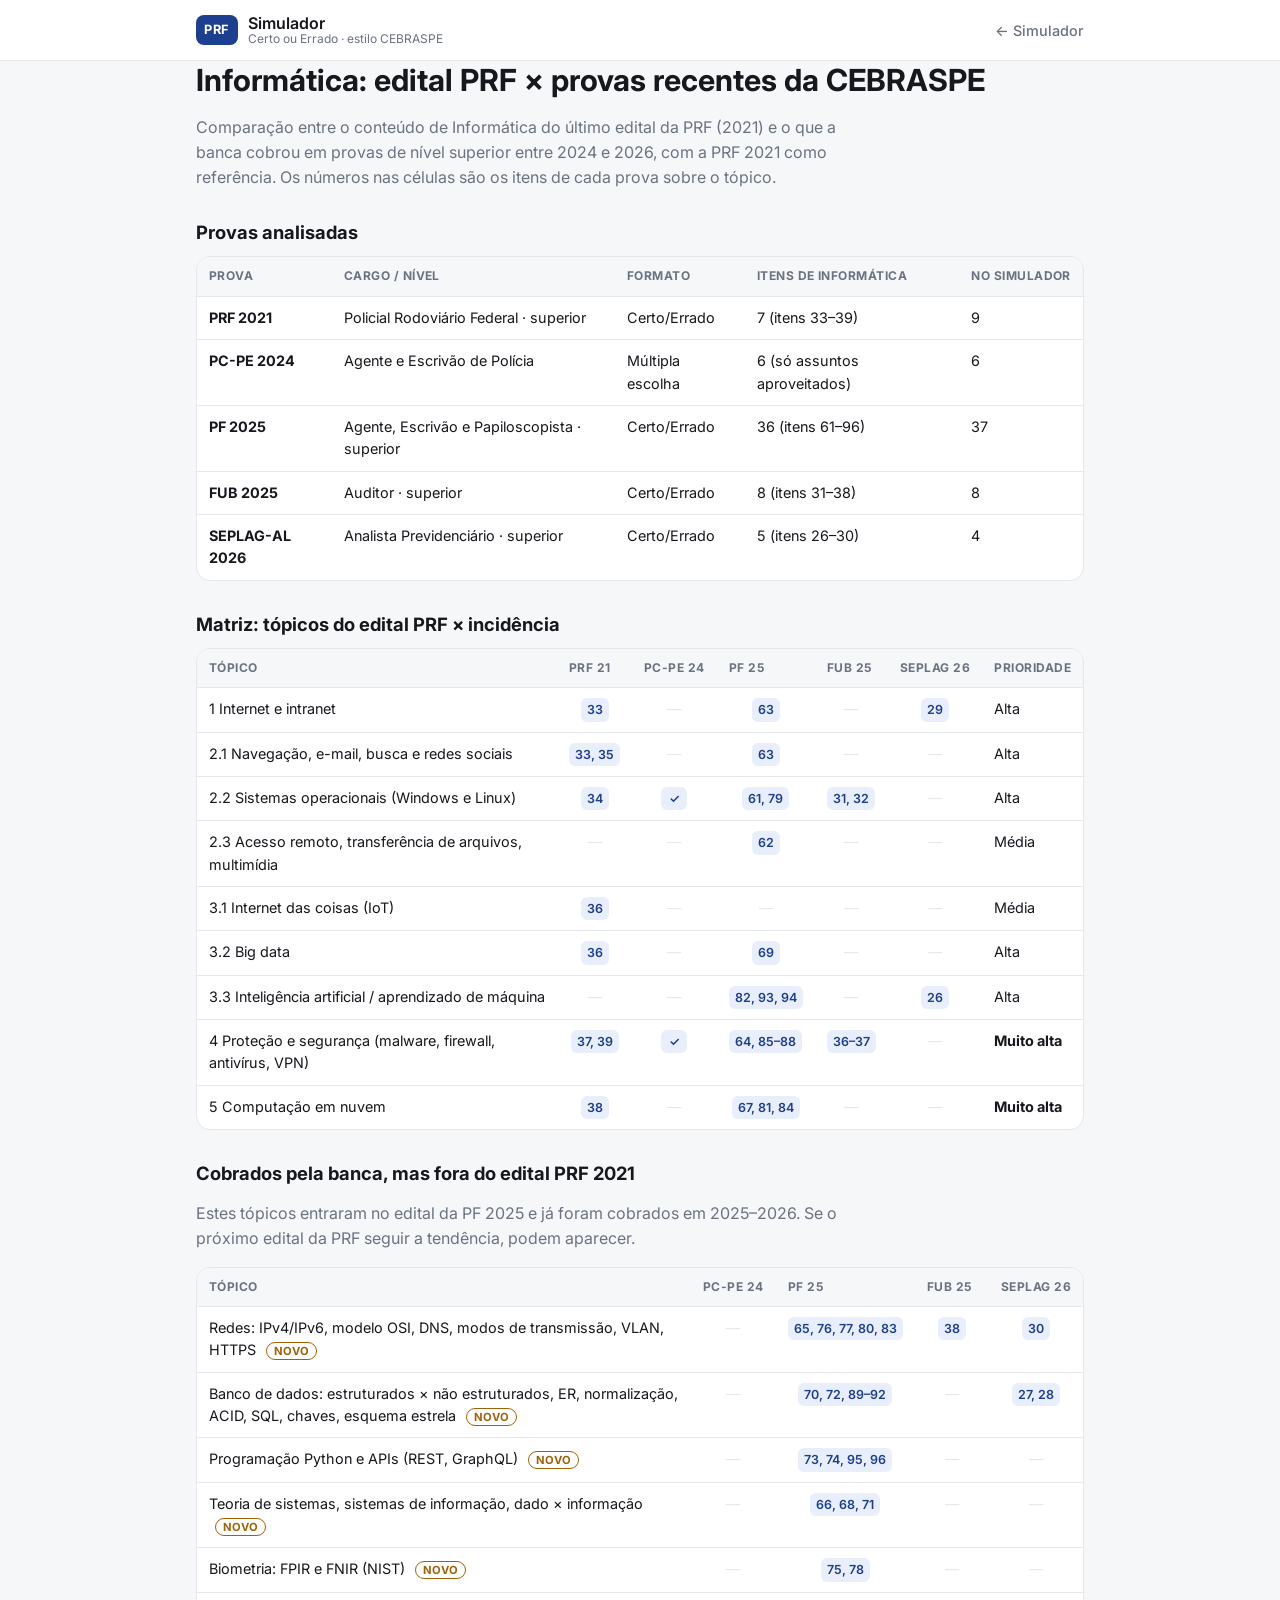
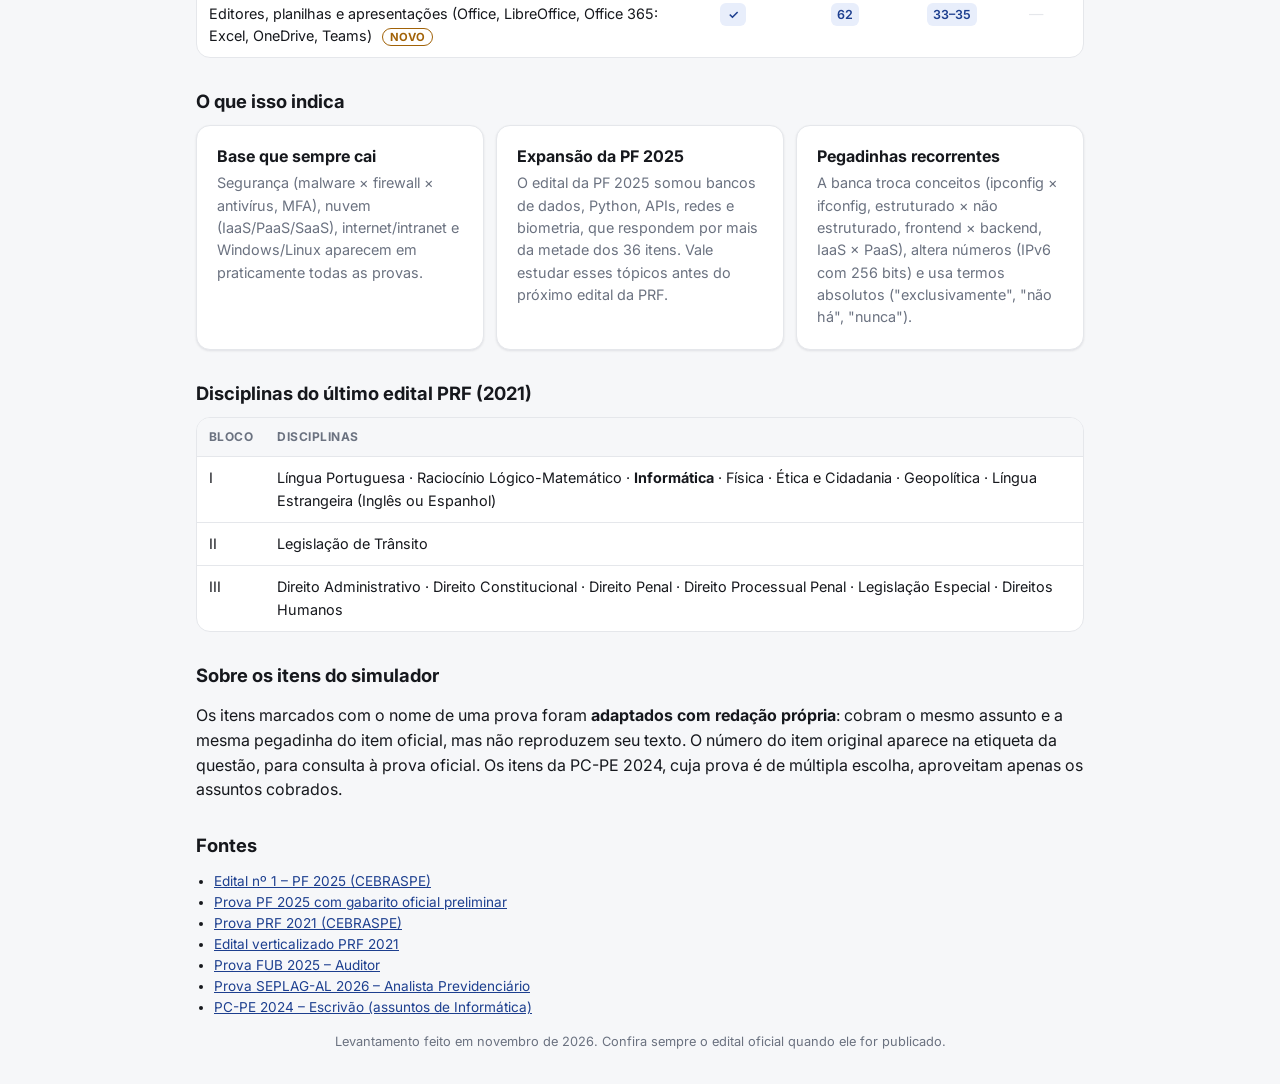
==== relacao.html @ 60e9f9d6 "Adiciona 64 itens baseados em provas CEBRASPE recentes, filtro por origem e página de relação de mat" ====
<!doctype html>
<html lang="pt-BR">
<head>
  <meta charset="utf-8">
  <meta name="viewport" content="width=device-width, initial-scale=1">
  <title>Relação de Matérias PRF</title>
  <meta name="description" content="Relação entre o edital de Informática da PRF e o que a CEBRASPE cobrou em provas de nível superior de 2021 a 2026.">
  <link rel="preconnect" href="https://fonts.googleapis.com">
  <link rel="preconnect" href="https://fonts.gstatic.com" crossorigin>
  <link href="https://fonts.googleapis.com/css2?family=Inter:wght@400;500;600;700&display=swap" rel="stylesheet">
  <link rel="stylesheet" href="css/style.css?v=3">
</head>
<body>
  <header class="topbar">
    <div class="wrap topbar-inner">
      <a class="brand" href="index.html">
        <span class="brand-mark">PRF</span>
        <span class="brand-text">Simulador <small>Certo ou Errado · estilo CEBRASPE</small></span>
      </a>
      <nav class="topnav"><a href="index.html">← Simulador</a></nav>
    </div>
  </header>

  <main class="wrap doc">
    <h1>Informática: edital PRF × provas recentes da CEBRASPE</h1>
    <p class="lead">Comparação entre o conteúdo de Informática do último edital da PRF (2021) e o que a banca cobrou em provas de nível superior entre 2024 e 2026, com a PRF 2021 como referência. Os números nas células são os itens de cada prova sobre o tópico.</p>

    <h2>Provas analisadas</h2>
    <div class="table-wrap">
      <table>
        <thead><tr><th>Prova</th><th>Cargo / nível</th><th>Formato</th><th>Itens de Informática</th><th>No simulador</th></tr></thead>
        <tbody>
          <tr><td><b>PRF 2021</b></td><td>Policial Rodoviário Federal · superior</td><td>Certo/Errado</td><td>7 (itens 33–39)</td><td>9</td></tr>
          <tr><td><b>PC-PE 2024</b></td><td>Agente e Escrivão de Polícia</td><td>Múltipla escolha</td><td>6 (só assuntos aproveitados)</td><td>6</td></tr>
          <tr><td><b>PF 2025</b></td><td>Agente, Escrivão e Papiloscopista · superior</td><td>Certo/Errado</td><td>36 (itens 61–96)</td><td>37</td></tr>
          <tr><td><b>FUB 2025</b></td><td>Auditor · superior</td><td>Certo/Errado</td><td>8 (itens 31–38)</td><td>8</td></tr>
          <tr><td><b>SEPLAG-AL 2026</b></td><td>Analista Previdenciário · superior</td><td>Certo/Errado</td><td>5 (itens 26–30)</td><td>4</td></tr>
        </tbody>
      </table>
    </div>

    <h2>Matriz: tópicos do edital PRF × incidência</h2>
    <div class="table-wrap">
      <table>
        <thead><tr><th>Tópico</th><th>PRF 21</th><th>PC-PE 24</th><th>PF 25</th><th>FUB 25</th><th>SEPLAG 26</th><th>Prioridade</th></tr></thead>
        <tbody>
          <tr><td>1 Internet e intranet</td><td class="c"><span class="hit">33</span></td><td class="c miss">—</td><td class="c"><span class="hit">63</span></td><td class="c miss">—</td><td class="c"><span class="hit">29</span></td><td>Alta</td></tr>
          <tr><td>2.1 Navegação, e-mail, busca e redes sociais</td><td class="c"><span class="hit">33, 35</span></td><td class="c miss">—</td><td class="c"><span class="hit">63</span></td><td class="c miss">—</td><td class="c miss">—</td><td>Alta</td></tr>
          <tr><td>2.2 Sistemas operacionais (Windows e Linux)</td><td class="c"><span class="hit">34</span></td><td class="c"><span class="hit">✓</span></td><td class="c"><span class="hit">61, 79</span></td><td class="c"><span class="hit">31, 32</span></td><td class="c miss">—</td><td>Alta</td></tr>
          <tr><td>2.3 Acesso remoto, transferência de arquivos, multimídia</td><td class="c miss">—</td><td class="c miss">—</td><td class="c"><span class="hit">62</span></td><td class="c miss">—</td><td class="c miss">—</td><td>Média</td></tr>
          <tr><td>3.1 Internet das coisas (IoT)</td><td class="c"><span class="hit">36</span></td><td class="c miss">—</td><td class="c miss">—</td><td class="c miss">—</td><td class="c miss">—</td><td>Média</td></tr>
          <tr><td>3.2 Big data</td><td class="c"><span class="hit">36</span></td><td class="c miss">—</td><td class="c"><span class="hit">69</span></td><td class="c miss">—</td><td class="c miss">—</td><td>Alta</td></tr>
          <tr><td>3.3 Inteligência artificial / aprendizado de máquina</td><td class="c miss">—</td><td class="c miss">—</td><td class="c"><span class="hit">82, 93, 94</span></td><td class="c miss">—</td><td class="c"><span class="hit">26</span></td><td>Alta</td></tr>
          <tr><td>4 Proteção e segurança (malware, firewall, antivírus, VPN)</td><td class="c"><span class="hit">37, 39</span></td><td class="c"><span class="hit">✓</span></td><td class="c"><span class="hit">64, 85–88</span></td><td class="c"><span class="hit">36–37</span></td><td class="c miss">—</td><td><b>Muito alta</b></td></tr>
          <tr><td>5 Computação em nuvem</td><td class="c"><span class="hit">38</span></td><td class="c miss">—</td><td class="c"><span class="hit">67, 81, 84</span></td><td class="c miss">—</td><td class="c miss">—</td><td><b>Muito alta</b></td></tr>
        </tbody>
      </table>
    </div>

    <h2>Cobrados pela banca, mas fora do edital PRF 2021</h2>
    <p class="lead">Estes tópicos entraram no edital da PF 2025 e já foram cobrados em 2025–2026. Se o próximo edital da PRF seguir a tendência, podem aparecer.</p>
    <div class="table-wrap">
      <table>
        <thead><tr><th>Tópico</th><th>PC-PE 24</th><th>PF 25</th><th>FUB 25</th><th>SEPLAG 26</th></tr></thead>
        <tbody>
          <tr><td>Redes: IPv4/IPv6, modelo OSI, DNS, modos de transmissão, VLAN, HTTPS <span class="badge-novo">NOVO</span></td><td class="c miss">—</td><td class="c"><span class="hit">65, 76, 77, 80, 83</span></td><td class="c"><span class="hit">38</span></td><td class="c"><span class="hit">30</span></td></tr>
          <tr><td>Banco de dados: estruturados × não estruturados, ER, normalização, ACID, SQL, chaves, esquema estrela <span class="badge-novo">NOVO</span></td><td class="c miss">—</td><td class="c"><span class="hit">70, 72, 89–92</span></td><td class="c miss">—</td><td class="c"><span class="hit">27, 28</span></td></tr>
          <tr><td>Programação Python e APIs (REST, GraphQL) <span class="badge-novo">NOVO</span></td><td class="c miss">—</td><td class="c"><span class="hit">73, 74, 95, 96</span></td><td class="c miss">—</td><td class="c miss">—</td></tr>
          <tr><td>Teoria de sistemas, sistemas de informação, dado × informação <span class="badge-novo">NOVO</span></td><td class="c miss">—</td><td class="c"><span class="hit">66, 68, 71</span></td><td class="c miss">—</td><td class="c miss">—</td></tr>
          <tr><td>Biometria: FPIR e FNIR (NIST) <span class="badge-novo">NOVO</span></td><td class="c miss">—</td><td class="c"><span class="hit">75, 78</span></td><td class="c miss">—</td><td class="c miss">—</td></tr>
          <tr><td>Editores, planilhas e apresentações (Office, LibreOffice, Office 365: Excel, OneDrive, Teams) <span class="badge-novo">NOVO</span></td><td class="c"><span class="hit">✓</span></td><td class="c"><span class="hit">62</span></td><td class="c"><span class="hit">33–35</span></td><td class="c miss">—</td></tr>
        </tbody>
      </table>
    </div>

    <h2>O que isso indica</h2>
    <div class="cards-3">
      <div class="card"><h3>Base que sempre cai</h3><p>Segurança (malware × firewall × antivírus, MFA), nuvem (IaaS/PaaS/SaaS), internet/intranet e Windows/Linux aparecem em praticamente todas as provas.</p></div>
      <div class="card"><h3>Expansão da PF 2025</h3><p>O edital da PF 2025 somou bancos de dados, Python, APIs, redes e biometria, que respondem por mais da metade dos 36 itens. Vale estudar esses tópicos antes do próximo edital da PRF.</p></div>
      <div class="card"><h3>Pegadinhas recorrentes</h3><p>A banca troca conceitos (ipconfig × ifconfig, estruturado × não estruturado, frontend × backend, IaaS × PaaS), altera números (IPv6 com 256 bits) e usa termos absolutos ("exclusivamente", "não há", "nunca").</p></div>
    </div>

    <h2>Disciplinas do último edital PRF (2021)</h2>
    <div class="table-wrap">
      <table>
        <thead><tr><th>Bloco</th><th>Disciplinas</th></tr></thead>
        <tbody>
          <tr><td>I</td><td>Língua Portuguesa · Raciocínio Lógico-Matemático · <b>Informática</b> · Física · Ética e Cidadania · Geopolítica · Língua Estrangeira (Inglês ou Espanhol)</td></tr>
          <tr><td>II</td><td>Legislação de Trânsito</td></tr>
          <tr><td>III</td><td>Direito Administrativo · Direito Constitucional · Direito Penal · Direito Processual Penal · Legislação Especial · Direitos Humanos</td></tr>
        </tbody>
      </table>
    </div>

    <h2>Sobre os itens do simulador</h2>
    <p>Os itens marcados com o nome de uma prova foram <b>adaptados com redação própria</b>: cobram o mesmo assunto e a mesma pegadinha do item oficial, mas não reproduzem seu texto. O número do item original aparece na etiqueta da questão, para consulta à prova oficial. Os itens da PC-PE 2024, cuja prova é de múltipla escolha, aproveitam apenas os assuntos cobrados.</p>

    <h2>Fontes</h2>
    <ul class="fontes">
      <li><a href="https://cdn.cebraspe.org.br/concursos/PF_25/arquivos/Ed_1_PF_25_Abertura.html" target="_blank" rel="noopener">Edital nº 1 – PF 2025 (CEBRASPE)</a></li>
      <li><a href="https://dsoconcursos.com.br/wp-content/uploads/2025/07/prova-com-gabarito-PF.pdf" target="_blank" rel="noopener">Prova PF 2025 com gabarito oficial preliminar</a></li>
      <li><a href="https://cdn.cebraspe.org.br/concursos/PRF_21/arquivos/578_PRF_001_01.PDF" target="_blank" rel="noopener">Prova PRF 2021 (CEBRASPE)</a></li>
      <li><a href="https://arquivos.voceconcursado.com.br/wp-content/uploads/2025/09/09152421/Edital-Verticalizado-PRF-2021.pdf" target="_blank" rel="noopener">Edital verticalizado PRF 2021</a></li>
      <li><a href="https://arquivos.qconcursos.com/prova/arquivo_prova/133647/cespe-cebraspe-2025-fub-auditor-prova.pdf" target="_blank" rel="noopener">Prova FUB 2025 – Auditor</a></li>
      <li><a href="https://arquivos.qconcursos.com/prova/arquivo_prova/161140/cespe-cebraspe-2026-seplag-al-analista-previdenciario-area-administrativa-prova.pdf" target="_blank" rel="noopener">Prova SEPLAG-AL 2026 – Analista Previdenciário</a></li>
      <li><a href="https://www.qconcursos.com/questoes-de-concursos/provas/cespe-cebraspe-2024-pc-pe-escrivao-de-policia" target="_blank" rel="noopener">PC-PE 2024 – Escrivão (assuntos de Informática)</a></li>
    </ul>
  </main>

  <footer class="wrap footer">Levantamento feito em novembro de 2026. Confira sempre o edital oficial quando ele for publicado.</footer>
</body>
</html>
---- css/style.css ----
:root {
  --bg: #f6f7f9;
  --surface: #ffffff;
  --text: #16181d;
  --muted: #6b7280;
  --line: #e5e7eb;
  --accent: #1d3f8f;
  --accent-soft: #e8eefb;
  --ok: #15803d;
  --ok-soft: #e7f6ec;
  --bad: #c2410c;
  --bad-soft: #fdeee6;
  --warn: #a16207;
  --radius: 14px;
  --shadow: 0 1px 2px rgba(16, 24, 40, .04), 0 1px 3px rgba(16, 24, 40, .06);
}
@media (prefers-color-scheme: dark) {
  :root {
    --bg: #0f1115;
    --surface: #171a21;
    --text: #e8eaee;
    --muted: #9aa1ad;
    --line: #2a2f3a;
    --accent: #7ea2ff;
    --accent-soft: #1d2640;
    --ok: #4ade80;
    --ok-soft: #12291c;
    --bad: #fb923c;
    --bad-soft: #2e1a10;
    --warn: #facc15;
    --shadow: none;
  }
}

* { box-sizing: border-box; }
html { -webkit-text-size-adjust: 100%; }
body {
  margin: 0;
  background: var(--bg);
  color: var(--text);
  font: 16px/1.55 Inter, system-ui, -apple-system, "Segoe UI", Roboto, sans-serif;
}
[hidden] { display: none !important; }
h1, h2, h3 { line-height: 1.25; margin: 0 0 .75rem; }
h2 { font-size: 1.1rem; }
h3 { font-size: 1rem; }
.muted { color: var(--muted); }
.wrap { max-width: 920px; margin: 0 auto; padding: 0 16px; }

/* Top bar */
.topbar { background: var(--surface); border-bottom: 1px solid var(--line); }
.topbar-inner { display: flex; align-items: center; height: 60px; }
.brand { display: flex; align-items: center; gap: 10px; text-decoration: none; color: inherit; }
.brand-mark {
  background: var(--accent); color: #fff; font-weight: 700; font-size: .8rem;
  padding: 5px 8px; border-radius: 8px; letter-spacing: .04em;
}
@media (prefers-color-scheme: dark) { .brand-mark { color: #0f1115; } }
.brand-text { font-weight: 600; display: flex; flex-direction: column; line-height: 1.15; }
.brand-text small { font-weight: 400; color: var(--muted); font-size: .75rem; }

/* Layout */
main { padding: 28px 16px 40px; }
.hero { margin-bottom: 24px; }
.hero h1 { font-size: clamp(1.4rem, 3.5vw, 1.9rem); letter-spacing: -.01em; }
.hero p { color: var(--muted); max-width: 640px; margin: 0; }
.grid-2 { display: grid; grid-template-columns: 1.4fr 1fr; gap: 16px; align-items: start; }
@media (max-width: 760px) { .grid-2 { grid-template-columns: 1fr; } }
.card {
  background: var(--surface); border: 1px solid var(--line);
  border-radius: var(--radius); padding: 20px; box-shadow: var(--shadow);
}
.row { display: grid; grid-template-columns: 1fr 1fr; gap: 12px; }

/* Form */
.field { display: block; margin-bottom: 16px; }
.field > span { display: block; font-size: .8rem; font-weight: 600; color: var(--muted); margin-bottom: 6px; text-transform: uppercase; letter-spacing: .04em; }
select {
  width: 100%; font: inherit; color: inherit; background: var(--surface);
  border: 1px solid var(--line); border-radius: 10px; padding: 9px 12px;
}
.chips { display: flex; flex-wrap: wrap; gap: 8px; }
.chip { position: relative; }
.chip input { position: absolute; opacity: 0; pointer-events: none; }
.chip span {
  display: inline-block; padding: 6px 12px; border-radius: 999px; font-size: .88rem;
  border: 1px solid var(--line); cursor: pointer; user-select: none; transition: .15s;
}
.chip input:checked + span { background: var(--accent-soft); border-color: var(--accent); color: var(--accent); }
.chip input:focus-visible + span { outline: 2px solid var(--accent); outline-offset: 2px; }
.seg { display: grid; grid-template-columns: 1fr 1fr; gap: 8px; }
.seg label { position: relative; }
.seg input { position: absolute; opacity: 0; }
.seg span {
  display: block; padding: 10px 12px; border: 1px solid var(--line); border-radius: 10px; cursor: pointer; height: 100%;
}
.seg span small { display: block; color: var(--muted); font-size: .78rem; }
.seg input:checked + span { border-color: var(--accent); background: var(--accent-soft); }
.seg input:focus-visible + span { outline: 2px solid var(--accent); outline-offset: 2px; }

/* Buttons */
.btn {
  font: inherit; font-weight: 500; cursor: pointer; color: var(--text);
  background: var(--surface); border: 1px solid var(--line); border-radius: 10px; padding: 9px 16px;
  transition: .15s;
}
.btn:hover:not(:disabled) { border-color: var(--muted); }
.btn:disabled { opacity: .4; cursor: default; }
.btn-primary { background: var(--accent); border-color: var(--accent); color: #fff; }
.btn-primary:hover:not(:disabled) { filter: brightness(1.08); border-color: var(--accent); }
@media (prefers-color-scheme: dark) { .btn-primary { color: #0f1115; } }
.btn-ghost { background: transparent; border-color: transparent; color: var(--muted); }
.btn-block { width: 100%; padding: 12px; }

/* Stats */
.stat-grid { display: grid; grid-template-columns: 1fr 1fr; gap: 10px; margin-bottom: 16px; }
.stat { background: var(--bg); border-radius: 10px; padding: 12px; }
.stat b { display: block; font-size: 1.35rem; }
.stat small { color: var(--muted); font-size: .8rem; }
.hist { list-style: none; margin: 0; padding: 0; font-size: .88rem; }
.hist li { display: flex; justify-content: space-between; padding: 8px 0; border-top: 1px solid var(--line); }
.link-btn { background: none; border: 0; padding: 0; color: var(--muted); font: inherit; font-size: .8rem; cursor: pointer; text-decoration: underline; margin-top: 12px; }

/* Quiz */
.quiz-head { display: flex; justify-content: space-between; align-items: center; margin-bottom: 10px; }
.quiz-head .btn-ghost { padding-left: 0; }
.quiz-meta { display: flex; gap: 14px; align-items: center; color: var(--muted); font-size: .9rem; font-variant-numeric: tabular-nums; }
.timer { background: var(--surface); border: 1px solid var(--line); padding: 3px 10px; border-radius: 999px; }
.progress { height: 4px; background: var(--line); border-radius: 4px; overflow: hidden; margin-bottom: 18px; }
#progress-bar { height: 100%; width: 0; background: var(--accent); transition: width .25s; }
.question { padding: 24px; }
.q-tags { display: flex; justify-content: space-between; align-items: center; margin-bottom: 14px; font-size: .8rem; }
.tag { background: var(--accent-soft); color: var(--accent); padding: 3px 10px; border-radius: 999px; font-weight: 600; }
.q-text { font-size: 1.08rem; margin: 0 0 22px; }
.answers { display: grid; grid-template-columns: minmax(0, 1fr) minmax(0, 1fr); gap: 10px; }
.btn-answer {
  min-width: 0; width: 100%;
  font: inherit; font-weight: 600; cursor: pointer; padding: 14px; border-radius: 12px;
  border: 1.5px solid var(--line); background: var(--surface); color: var(--text);
  display: flex; align-items: center; justify-content: center; gap: 10px; transition: .15s;
}
.btn-answer kbd {
  font: 600 .72rem/1 Inter, system-ui, sans-serif; border: 1px solid var(--line);
  border-radius: 5px; padding: 3px 6px; color: var(--muted);
}
.btn-answer.certo:hover:not(:disabled), .btn-answer.certo.sel { border-color: var(--ok); color: var(--ok); background: var(--ok-soft); }
.btn-answer.errado:hover:not(:disabled), .btn-answer.errado.sel { border-color: var(--bad); color: var(--bad); background: var(--bad-soft); }
.btn-answer:disabled { cursor: default; }
.btn-answer.dim { opacity: .45; }

.feedback { margin-top: 18px; padding: 16px; border-radius: 12px; border: 1px solid; }
.feedback.ok { background: var(--ok-soft); border-color: var(--ok); }
.feedback.bad { background: var(--bad-soft); border-color: var(--bad); }
.feedback h4 { margin: 0 0 6px; font-size: .95rem; }
.feedback.ok h4 { color: var(--ok); }
.feedback.bad h4 { color: var(--bad); }
.feedback p { margin: 0; font-size: .95rem; }

.quiz-nav { display: flex; justify-content: space-between; gap: 10px; margin: 16px 0; }
.quiz-nav .btn-ghost { margin-right: auto; }

.mapa-wrap { margin-top: 8px; }
.mapa-head { display: flex; justify-content: space-between; align-items: center; gap: 12px; margin-bottom: 12px; }
.mapa-head h3 { margin: 0; }
.mapa { display: grid; grid-template-columns: repeat(auto-fill, minmax(44px, 1fr)); gap: 6px; }
.mapa button {
  font: inherit; font-size: .82rem; cursor: pointer; padding: 6px 0; border-radius: 8px;
  border: 1px solid var(--line); background: var(--surface); color: var(--text);
  display: flex; flex-direction: column; align-items: center; line-height: 1.2;
}
.mapa button small { font-weight: 700; font-size: .72rem; color: var(--muted); min-height: 1em; }
.mapa button.done { background: var(--accent-soft); border-color: var(--accent); }
.mapa button.done small { color: var(--accent); }
.mapa button.atual { outline: 2px solid var(--accent); outline-offset: 1px; }

/* Result */
.score { display: grid; grid-template-columns: auto 1fr; gap: 20px; align-items: center; margin-bottom: 12px; }
.score-main { text-align: center; padding: 16px 24px; border-radius: 12px; background: var(--accent-soft); }
.score-main span { display: block; font-size: 2.4rem; font-weight: 700; color: var(--accent); line-height: 1; }
.score-main small { color: var(--muted); font-size: .8rem; }
.score-items { display: grid; grid-template-columns: repeat(4, 1fr); gap: 8px; }
.score-items div { text-align: center; }
.score-items b { display: block; font-size: 1.25rem; }
.score-items small { color: var(--muted); font-size: .78rem; }
@media (max-width: 560px) {
  .score { grid-template-columns: 1fr; }
  .score-items { grid-template-columns: repeat(2, 1fr); }
}
.temas-bars { margin: 16px 0; display: grid; gap: 10px; }
.tbar { font-size: .88rem; }
.tbar-head { display: flex; justify-content: space-between; margin-bottom: 4px; }
.tbar-track { height: 6px; background: var(--line); border-radius: 6px; overflow: hidden; }
.tbar-fill { height: 100%; background: var(--accent); }
.result-actions { display: flex; gap: 10px; justify-content: flex-end; flex-wrap: wrap; }
.section-title { margin: 28px 0 12px; }
.revisao { display: grid; gap: 10px; }
.rev { background: var(--surface); border: 1px solid var(--line); border-left: 4px solid var(--line); border-radius: 12px; padding: 14px 16px; }
.rev.ok { border-left-color: var(--ok); }
.rev.bad { border-left-color: var(--bad); }
.rev.blank { border-left-color: var(--muted); }
.rev-head { display: flex; justify-content: space-between; gap: 8px; font-size: .8rem; color: var(--muted); margin-bottom: 6px; flex-wrap: wrap; }
.rev p { margin: 0 0 8px; }
.rev .coment { font-size: .9rem; color: var(--muted); margin: 0; }
.pill { font-weight: 700; }
.pill.ok { color: var(--ok); }
.pill.bad { color: var(--bad); }

.footer { color: var(--muted); font-size: .8rem; padding-bottom: 32px; text-align: center; }

@media (max-width: 480px) {
  .row, .seg { grid-template-columns: 1fr; }
  .question { padding: 18px; }
  .btn-answer { padding: 12px 6px; gap: 6px; }
  .quiz-nav .btn { padding: 9px 12px; }
}

/* Navegação e origem */
.topbar-inner { justify-content: space-between; gap: 12px; }
.topnav a { color: var(--muted); text-decoration: none; font-size: .9rem; font-weight: 500; }
.topnav a:hover, .topnav a.ativo { color: var(--accent); }
.tag-fonte { background: transparent; border: 1px solid var(--line); color: var(--muted); font-weight: 500; }
.q-tags > span:first-child { display: flex; flex-wrap: wrap; gap: 6px; }

/* Página de relação */
.doc h1 { font-size: clamp(1.4rem, 3.5vw, 1.9rem); }
.doc h2 { margin-top: 32px; font-size: 1.15rem; }
.doc p, .doc li { color: var(--text); }
.doc .lead { color: var(--muted); max-width: 680px; }
.table-wrap { overflow-x: auto; border: 1px solid var(--line); border-radius: var(--radius); background: var(--surface); }
table { border-collapse: collapse; width: 100%; font-size: .9rem; }
th, td { padding: 10px 12px; text-align: left; border-bottom: 1px solid var(--line); vertical-align: top; }
th { font-size: .75rem; text-transform: uppercase; letter-spacing: .04em; color: var(--muted); background: var(--bg); white-space: nowrap; }
tr:last-child td { border-bottom: 0; }
td.c { text-align: center; white-space: nowrap; }
.hit { display: inline-block; min-width: 26px; padding: 2px 6px; border-radius: 6px; background: var(--accent-soft); color: var(--accent); font-weight: 600; font-size: .78rem; }
.miss { color: var(--line); }
.badge-novo { font-size: .7rem; font-weight: 700; color: var(--warn); border: 1px solid currentColor; border-radius: 999px; padding: 1px 7px; margin-left: 6px; white-space: nowrap; }
.cards-3 { display: grid; grid-template-columns: repeat(auto-fit, minmax(220px, 1fr)); gap: 12px; }
.cards-3 .card h3 { margin-bottom: 6px; }
.cards-3 .card p { margin: 0; font-size: .9rem; color: var(--muted); }
.fontes { font-size: .85rem; color: var(--muted); padding-left: 18px; }
.fontes a { color: var(--accent); word-break: break-word; }
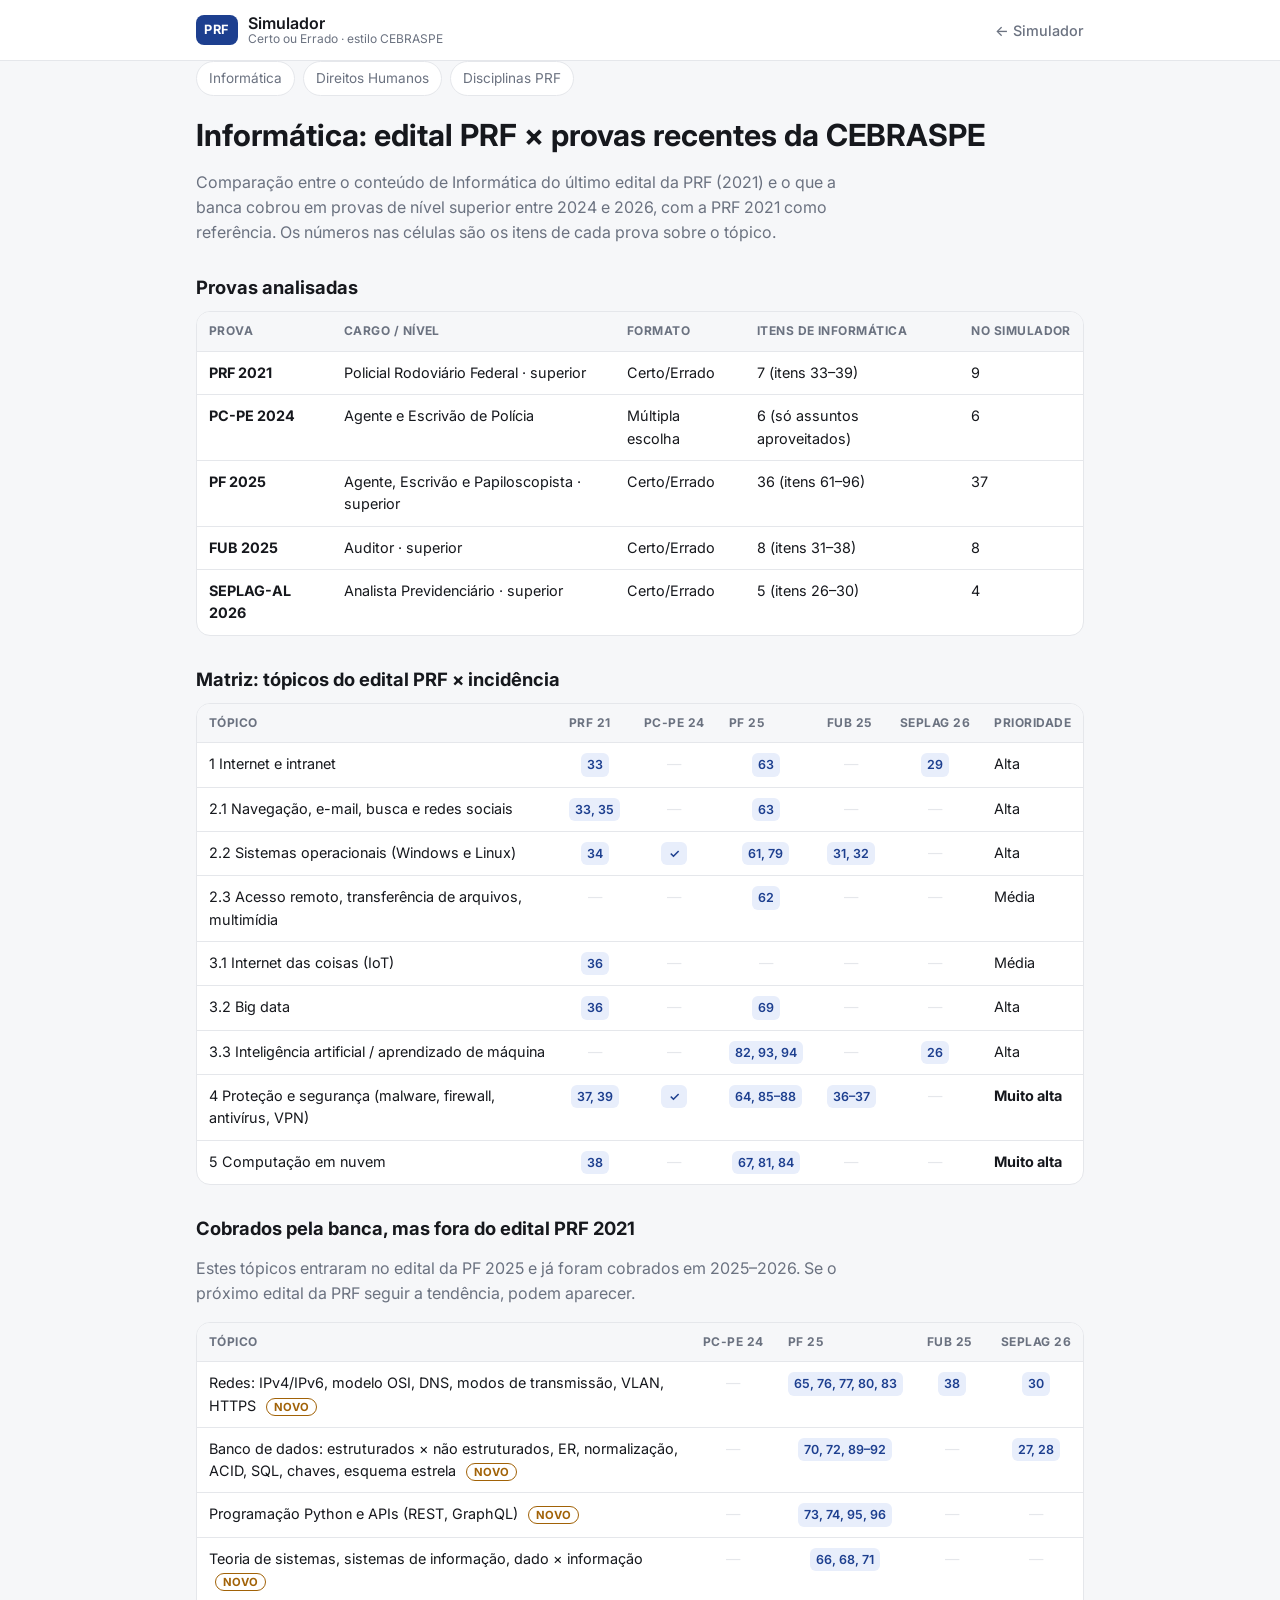
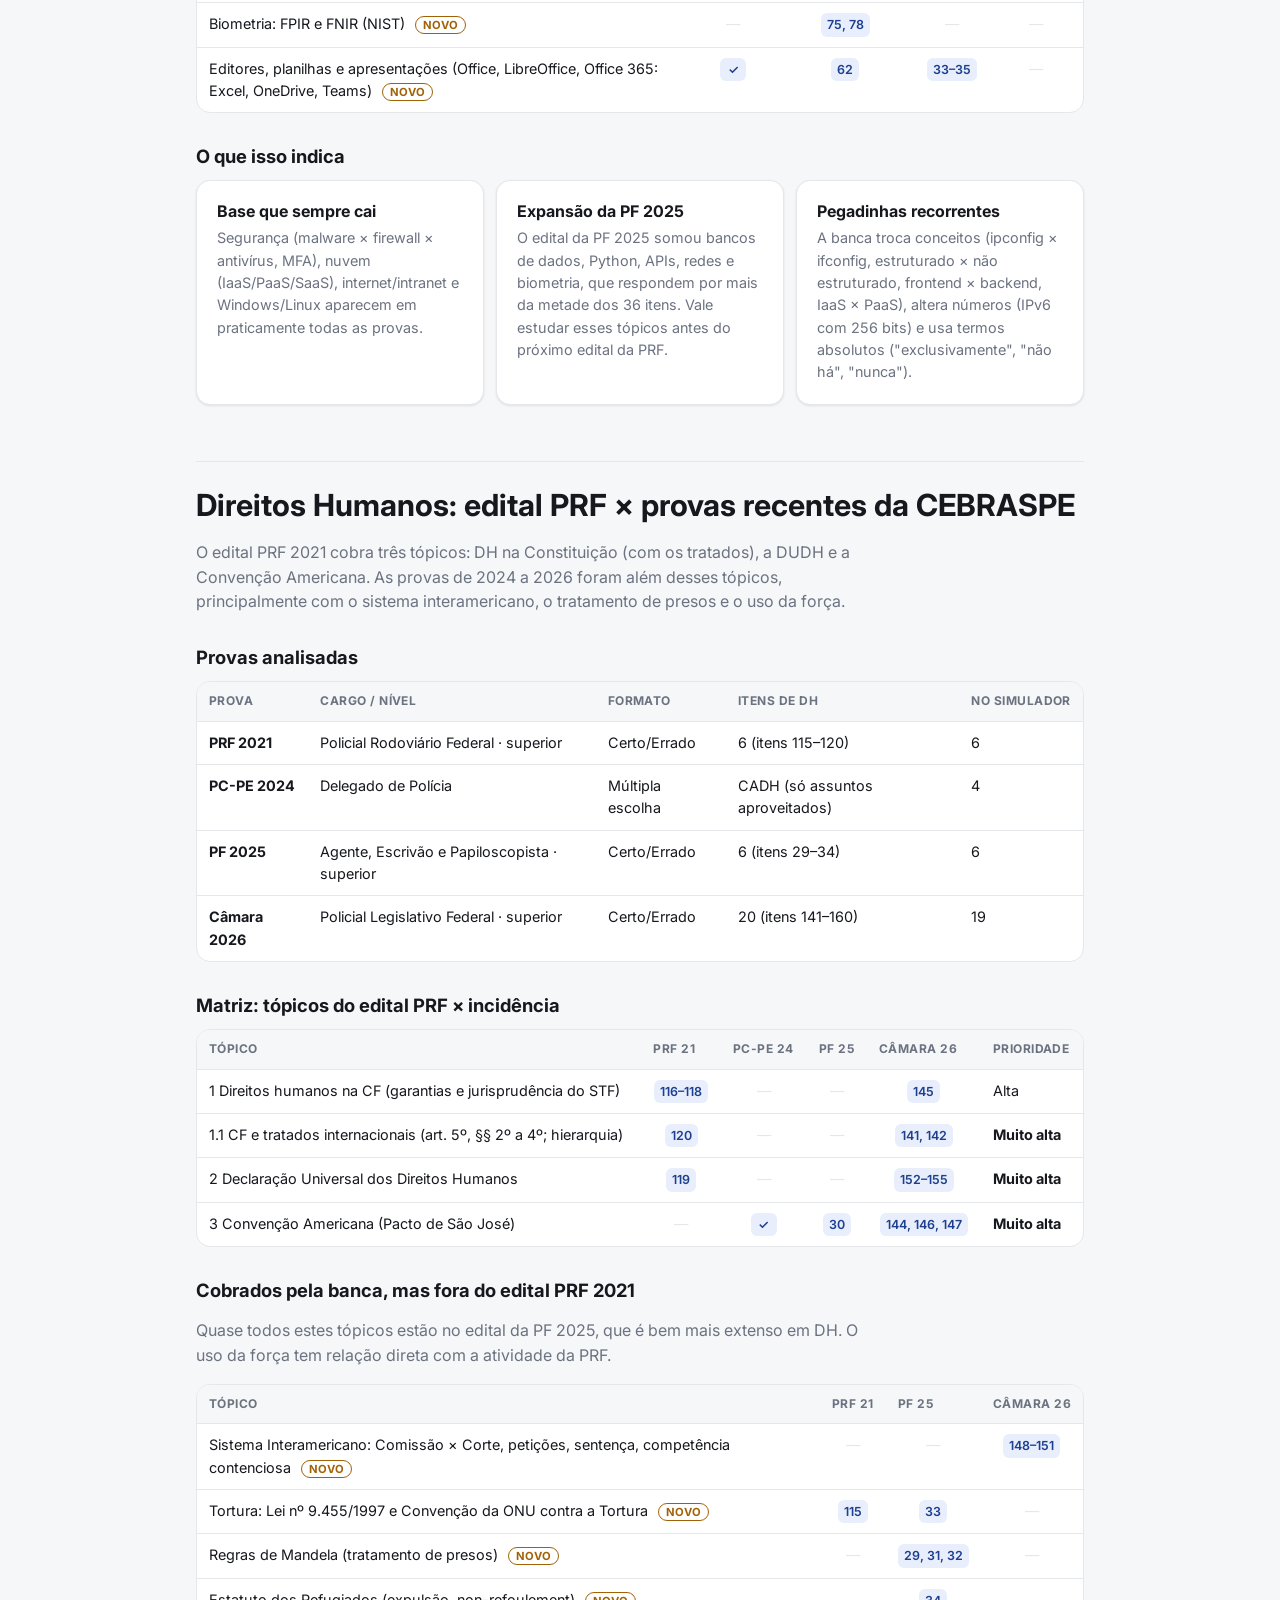
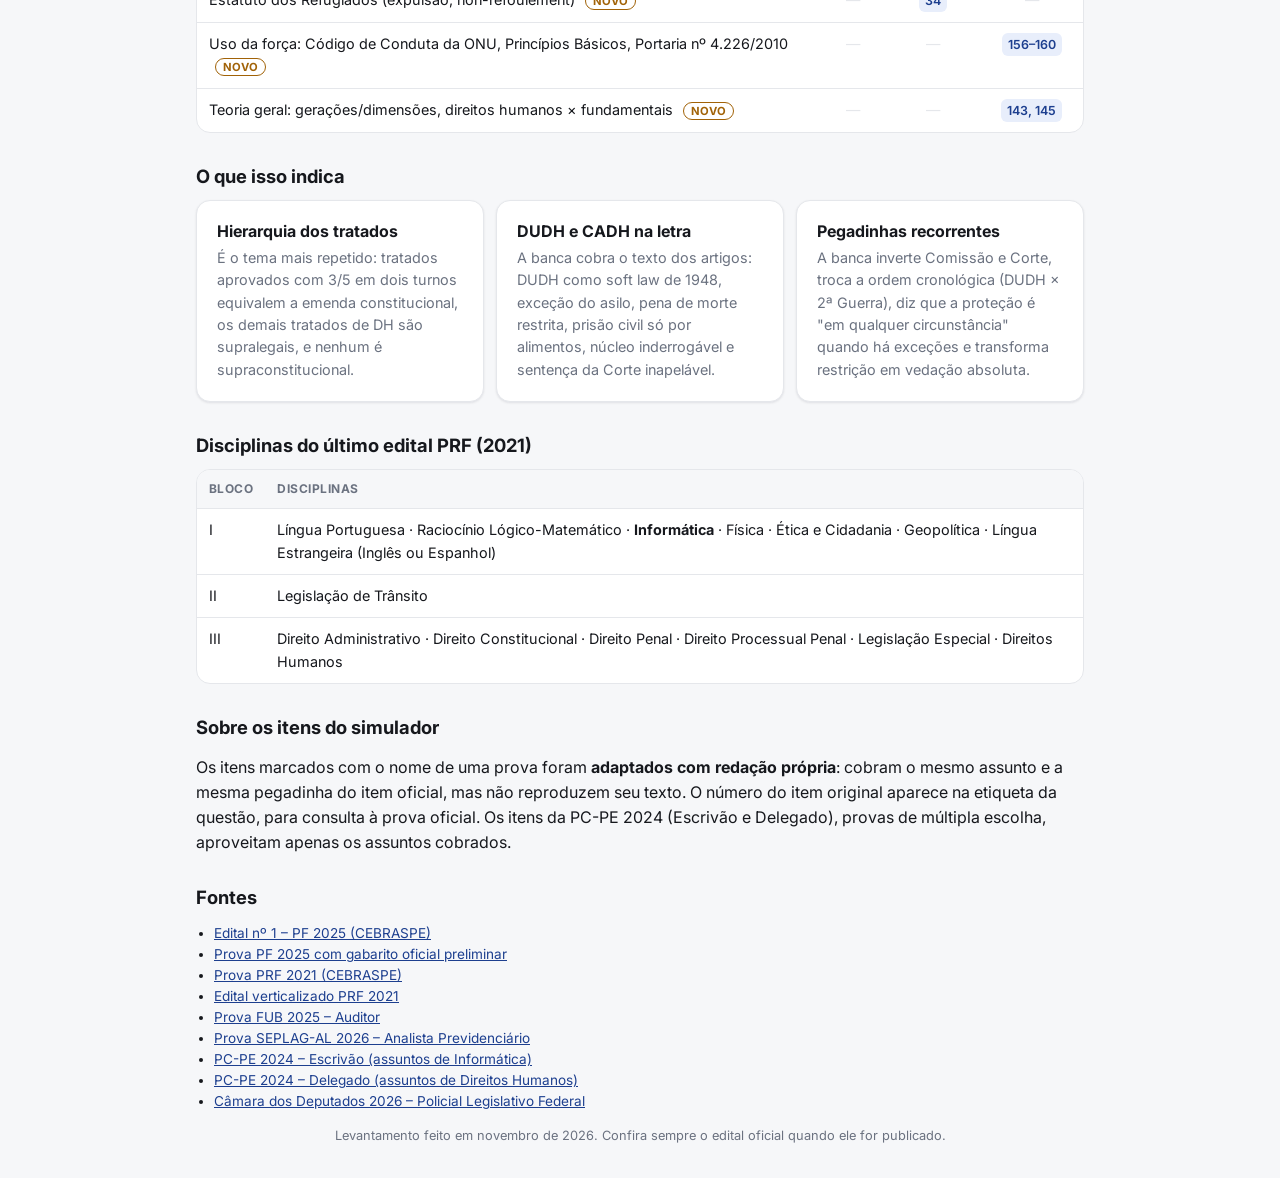
==== commit 902a377f: "Adiciona Direitos Humanos: 67 itens (32 inéditos + 35 adaptados de PRF 2021, PC-PE 2024, PF 2025 e C" ====
--- a/relacao.html
+++ b/relacao.html
@@ -4,11 +4,11 @@
   <meta charset="utf-8">
   <meta name="viewport" content="width=device-width, initial-scale=1">
   <title>Relação de Matérias PRF</title>
-  <meta name="description" content="Relação entre o edital de Informática da PRF e o que a CEBRASPE cobrou em provas de nível superior de 2021 a 2026.">
+  <meta name="description" content="Relação entre o edital de Informática e Direitos Humanos da PRF e o que a CEBRASPE cobrou em provas de nível superior de 2021 a 2026.">
   <link rel="preconnect" href="https://fonts.googleapis.com">
   <link rel="preconnect" href="https://fonts.gstatic.com" crossorigin>
   <link href="https://fonts.googleapis.com/css2?family=Inter:wght@400;500;600;700&display=swap" rel="stylesheet">
-  <link rel="stylesheet" href="css/style.css?v=3">
+  <link rel="stylesheet" href="css/style.css?v=4">
 </head>
 <body>
   <header class="topbar">
@@ -22,7 +22,8 @@
   </header>
 
   <main class="wrap doc">
-    <h1>Informática: edital PRF × provas recentes da CEBRASPE</h1>
+    <nav class="subnav"><a href="#informatica">Informática</a><a href="#direitos-humanos">Direitos Humanos</a><a href="#disciplinas">Disciplinas PRF</a></nav>
+    <h1 id="informatica">Informática: edital PRF × provas recentes da CEBRASPE</h1>
     <p class="lead">Comparação entre o conteúdo de Informática do último edital da PRF (2021) e o que a banca cobrou em provas de nível superior entre 2024 e 2026, com a PRF 2021 como referência. Os números nas células são os itens de cada prova sobre o tópico.</p>
 
     <h2>Provas analisadas</h2>
@@ -80,7 +81,60 @@
       <div class="card"><h3>Pegadinhas recorrentes</h3><p>A banca troca conceitos (ipconfig × ifconfig, estruturado × não estruturado, frontend × backend, IaaS × PaaS), altera números (IPv6 com 256 bits) e usa termos absolutos ("exclusivamente", "não há", "nunca").</p></div>
     </div>
 
-    <h2>Disciplinas do último edital PRF (2021)</h2>
+
+    <h1 id="direitos-humanos" class="sec-title">Direitos Humanos: edital PRF × provas recentes da CEBRASPE</h1>
+    <p class="lead">O edital PRF 2021 cobra três tópicos: DH na Constituição (com os tratados), a DUDH e a Convenção Americana. As provas de 2024 a 2026 foram além desses tópicos, principalmente com o sistema interamericano, o tratamento de presos e o uso da força.</p>
+
+    <h2>Provas analisadas</h2>
+    <div class="table-wrap">
+      <table>
+        <thead><tr><th>Prova</th><th>Cargo / nível</th><th>Formato</th><th>Itens de DH</th><th>No simulador</th></tr></thead>
+        <tbody>
+          <tr><td><b>PRF 2021</b></td><td>Policial Rodoviário Federal · superior</td><td>Certo/Errado</td><td>6 (itens 115–120)</td><td>6</td></tr>
+          <tr><td><b>PC-PE 2024</b></td><td>Delegado de Polícia</td><td>Múltipla escolha</td><td>CADH (só assuntos aproveitados)</td><td>4</td></tr>
+          <tr><td><b>PF 2025</b></td><td>Agente, Escrivão e Papiloscopista · superior</td><td>Certo/Errado</td><td>6 (itens 29–34)</td><td>6</td></tr>
+          <tr><td><b>Câmara 2026</b></td><td>Policial Legislativo Federal · superior</td><td>Certo/Errado</td><td>20 (itens 141–160)</td><td>19</td></tr>
+        </tbody>
+      </table>
+    </div>
+
+    <h2>Matriz: tópicos do edital PRF × incidência</h2>
+    <div class="table-wrap">
+      <table>
+        <thead><tr><th>Tópico</th><th>PRF 21</th><th>PC-PE 24</th><th>PF 25</th><th>Câmara 26</th><th>Prioridade</th></tr></thead>
+        <tbody>
+          <tr><td>1 Direitos humanos na CF (garantias e jurisprudência do STF)</td><td class="c"><span class="hit">116–118</span></td><td class="c miss">—</td><td class="c miss">—</td><td class="c"><span class="hit">145</span></td><td>Alta</td></tr>
+          <tr><td>1.1 CF e tratados internacionais (art. 5º, §§ 2º a 4º; hierarquia)</td><td class="c"><span class="hit">120</span></td><td class="c miss">—</td><td class="c miss">—</td><td class="c"><span class="hit">141, 142</span></td><td><b>Muito alta</b></td></tr>
+          <tr><td>2 Declaração Universal dos Direitos Humanos</td><td class="c"><span class="hit">119</span></td><td class="c miss">—</td><td class="c miss">—</td><td class="c"><span class="hit">152–155</span></td><td><b>Muito alta</b></td></tr>
+          <tr><td>3 Convenção Americana (Pacto de São José)</td><td class="c miss">—</td><td class="c"><span class="hit">✓</span></td><td class="c"><span class="hit">30</span></td><td class="c"><span class="hit">144, 146, 147</span></td><td><b>Muito alta</b></td></tr>
+        </tbody>
+      </table>
+    </div>
+
+    <h2>Cobrados pela banca, mas fora do edital PRF 2021</h2>
+    <p class="lead">Quase todos estes tópicos estão no edital da PF 2025, que é bem mais extenso em DH. O uso da força tem relação direta com a atividade da PRF.</p>
+    <div class="table-wrap">
+      <table>
+        <thead><tr><th>Tópico</th><th>PRF 21</th><th>PF 25</th><th>Câmara 26</th></tr></thead>
+        <tbody>
+          <tr><td>Sistema Interamericano: Comissão × Corte, petições, sentença, competência contenciosa <span class="badge-novo">NOVO</span></td><td class="c miss">—</td><td class="c miss">—</td><td class="c"><span class="hit">148–151</span></td></tr>
+          <tr><td>Tortura: Lei nº 9.455/1997 e Convenção da ONU contra a Tortura <span class="badge-novo">NOVO</span></td><td class="c"><span class="hit">115</span></td><td class="c"><span class="hit">33</span></td><td class="c miss">—</td></tr>
+          <tr><td>Regras de Mandela (tratamento de presos) <span class="badge-novo">NOVO</span></td><td class="c miss">—</td><td class="c"><span class="hit">29, 31, 32</span></td><td class="c miss">—</td></tr>
+          <tr><td>Estatuto dos Refugiados (expulsão, non-refoulement) <span class="badge-novo">NOVO</span></td><td class="c miss">—</td><td class="c"><span class="hit">34</span></td><td class="c miss">—</td></tr>
+          <tr><td>Uso da força: Código de Conduta da ONU, Princípios Básicos, Portaria nº 4.226/2010 <span class="badge-novo">NOVO</span></td><td class="c miss">—</td><td class="c miss">—</td><td class="c"><span class="hit">156–160</span></td></tr>
+          <tr><td>Teoria geral: gerações/dimensões, direitos humanos × fundamentais <span class="badge-novo">NOVO</span></td><td class="c miss">—</td><td class="c miss">—</td><td class="c"><span class="hit">143, 145</span></td></tr>
+        </tbody>
+      </table>
+    </div>
+
+    <h2>O que isso indica</h2>
+    <div class="cards-3">
+      <div class="card"><h3>Hierarquia dos tratados</h3><p>É o tema mais repetido: tratados aprovados com 3/5 em dois turnos equivalem a emenda constitucional, os demais tratados de DH são supralegais, e nenhum é supraconstitucional.</p></div>
+      <div class="card"><h3>DUDH e CADH na letra</h3><p>A banca cobra o texto dos artigos: DUDH como soft law de 1948, exceção do asilo, pena de morte restrita, prisão civil só por alimentos, núcleo inderrogável e sentença da Corte inapelável.</p></div>
+      <div class="card"><h3>Pegadinhas recorrentes</h3><p>A banca inverte Comissão e Corte, troca a ordem cronológica (DUDH × 2ª Guerra), diz que a proteção é "em qualquer circunstância" quando há exceções e transforma restrição em vedação absoluta.</p></div>
+    </div>
+
+    <h2 id="disciplinas" class="sec-title-sm">Disciplinas do último edital PRF (2021)</h2>
     <div class="table-wrap">
       <table>
         <thead><tr><th>Bloco</th><th>Disciplinas</th></tr></thead>
@@ -93,7 +147,7 @@
     </div>
 
     <h2>Sobre os itens do simulador</h2>
-    <p>Os itens marcados com o nome de uma prova foram <b>adaptados com redação própria</b>: cobram o mesmo assunto e a mesma pegadinha do item oficial, mas não reproduzem seu texto. O número do item original aparece na etiqueta da questão, para consulta à prova oficial. Os itens da PC-PE 2024, cuja prova é de múltipla escolha, aproveitam apenas os assuntos cobrados.</p>
+    <p>Os itens marcados com o nome de uma prova foram <b>adaptados com redação própria</b>: cobram o mesmo assunto e a mesma pegadinha do item oficial, mas não reproduzem seu texto. O número do item original aparece na etiqueta da questão, para consulta à prova oficial. Os itens da PC-PE 2024 (Escrivão e Delegado), provas de múltipla escolha, aproveitam apenas os assuntos cobrados.</p>
 
     <h2>Fontes</h2>
     <ul class="fontes">
@@ -104,6 +158,8 @@
       <li><a href="https://arquivos.qconcursos.com/prova/arquivo_prova/133647/cespe-cebraspe-2025-fub-auditor-prova.pdf" target="_blank" rel="noopener">Prova FUB 2025 – Auditor</a></li>
       <li><a href="https://arquivos.qconcursos.com/prova/arquivo_prova/161140/cespe-cebraspe-2026-seplag-al-analista-previdenciario-area-administrativa-prova.pdf" target="_blank" rel="noopener">Prova SEPLAG-AL 2026 – Analista Previdenciário</a></li>
       <li><a href="https://www.qconcursos.com/questoes-de-concursos/provas/cespe-cebraspe-2024-pc-pe-escrivao-de-policia" target="_blank" rel="noopener">PC-PE 2024 – Escrivão (assuntos de Informática)</a></li>
+      <li><a href="https://arquivos.qconcursos.com/prova/arquivo_prova/105278/cespe-cebraspe-2024-pc-pe-delegado-de-policia-prova.pdf" target="_blank" rel="noopener">PC-PE 2024 – Delegado (assuntos de Direitos Humanos)</a></li>
+      <li><a href="https://arquivos.qconcursos.com/prova/arquivo_prova/150430/cespe-cebraspe-2026-camara-dos-deputados-tecnico-legislativo-especialidade-policial-legislativo-federal-prova.pdf" target="_blank" rel="noopener">Câmara dos Deputados 2026 – Policial Legislativo Federal</a></li>
     </ul>
   </main>
 
--- a/css/style.css
+++ b/css/style.css
@@ -240,3 +240,8 @@
 .cards-3 .card p { margin: 0; font-size: .9rem; color: var(--muted); }
 .fontes { font-size: .85rem; color: var(--muted); padding-left: 18px; }
 .fontes a { color: var(--accent); word-break: break-word; }
+.subnav { display: flex; flex-wrap: wrap; gap: 8px; margin-bottom: 20px; }
+.subnav a { font-size: .85rem; padding: 6px 12px; border-radius: 999px; border: 1px solid var(--line); color: var(--muted); text-decoration: none; background: var(--surface); }
+.subnav a:hover { color: var(--accent); border-color: var(--accent); }
+.sec-title { margin-top: 56px; padding-top: 24px; border-top: 1px solid var(--line); }
+.doc h1, .doc h2 { scroll-margin-top: 16px; }
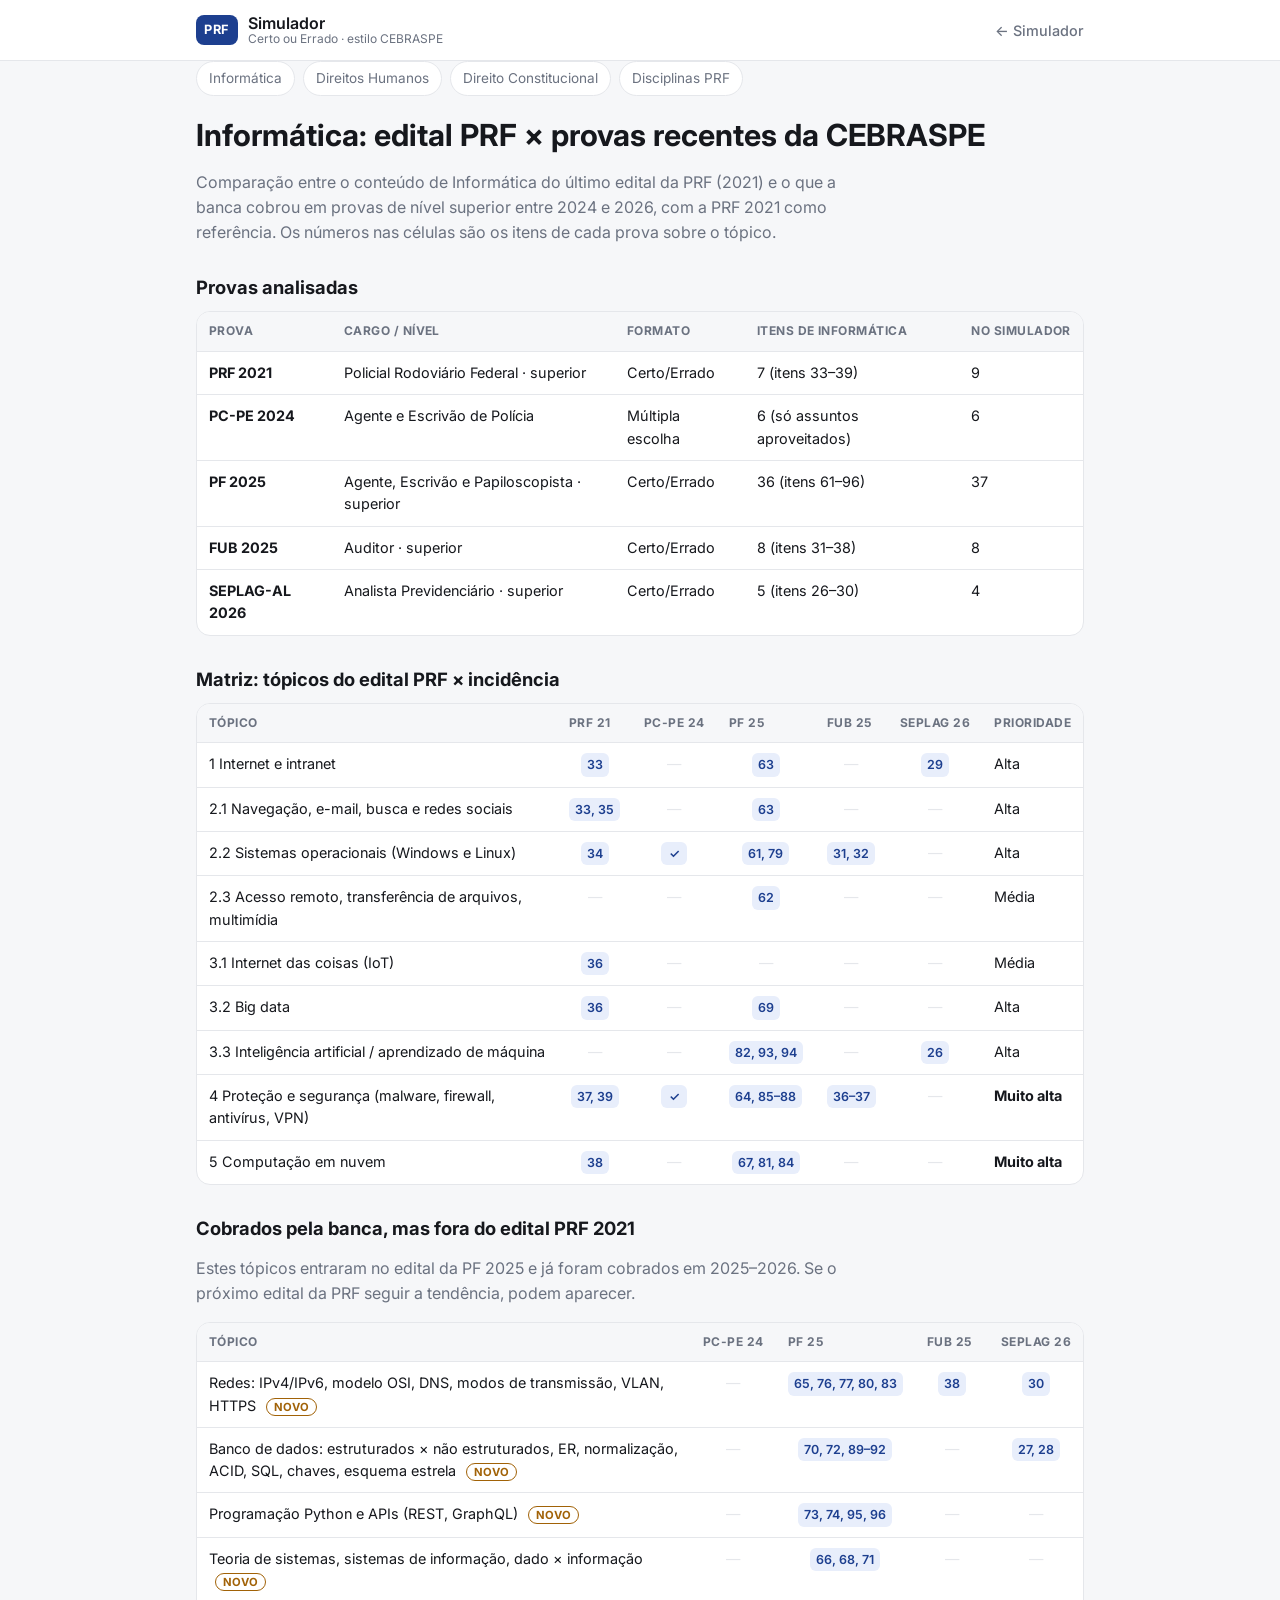
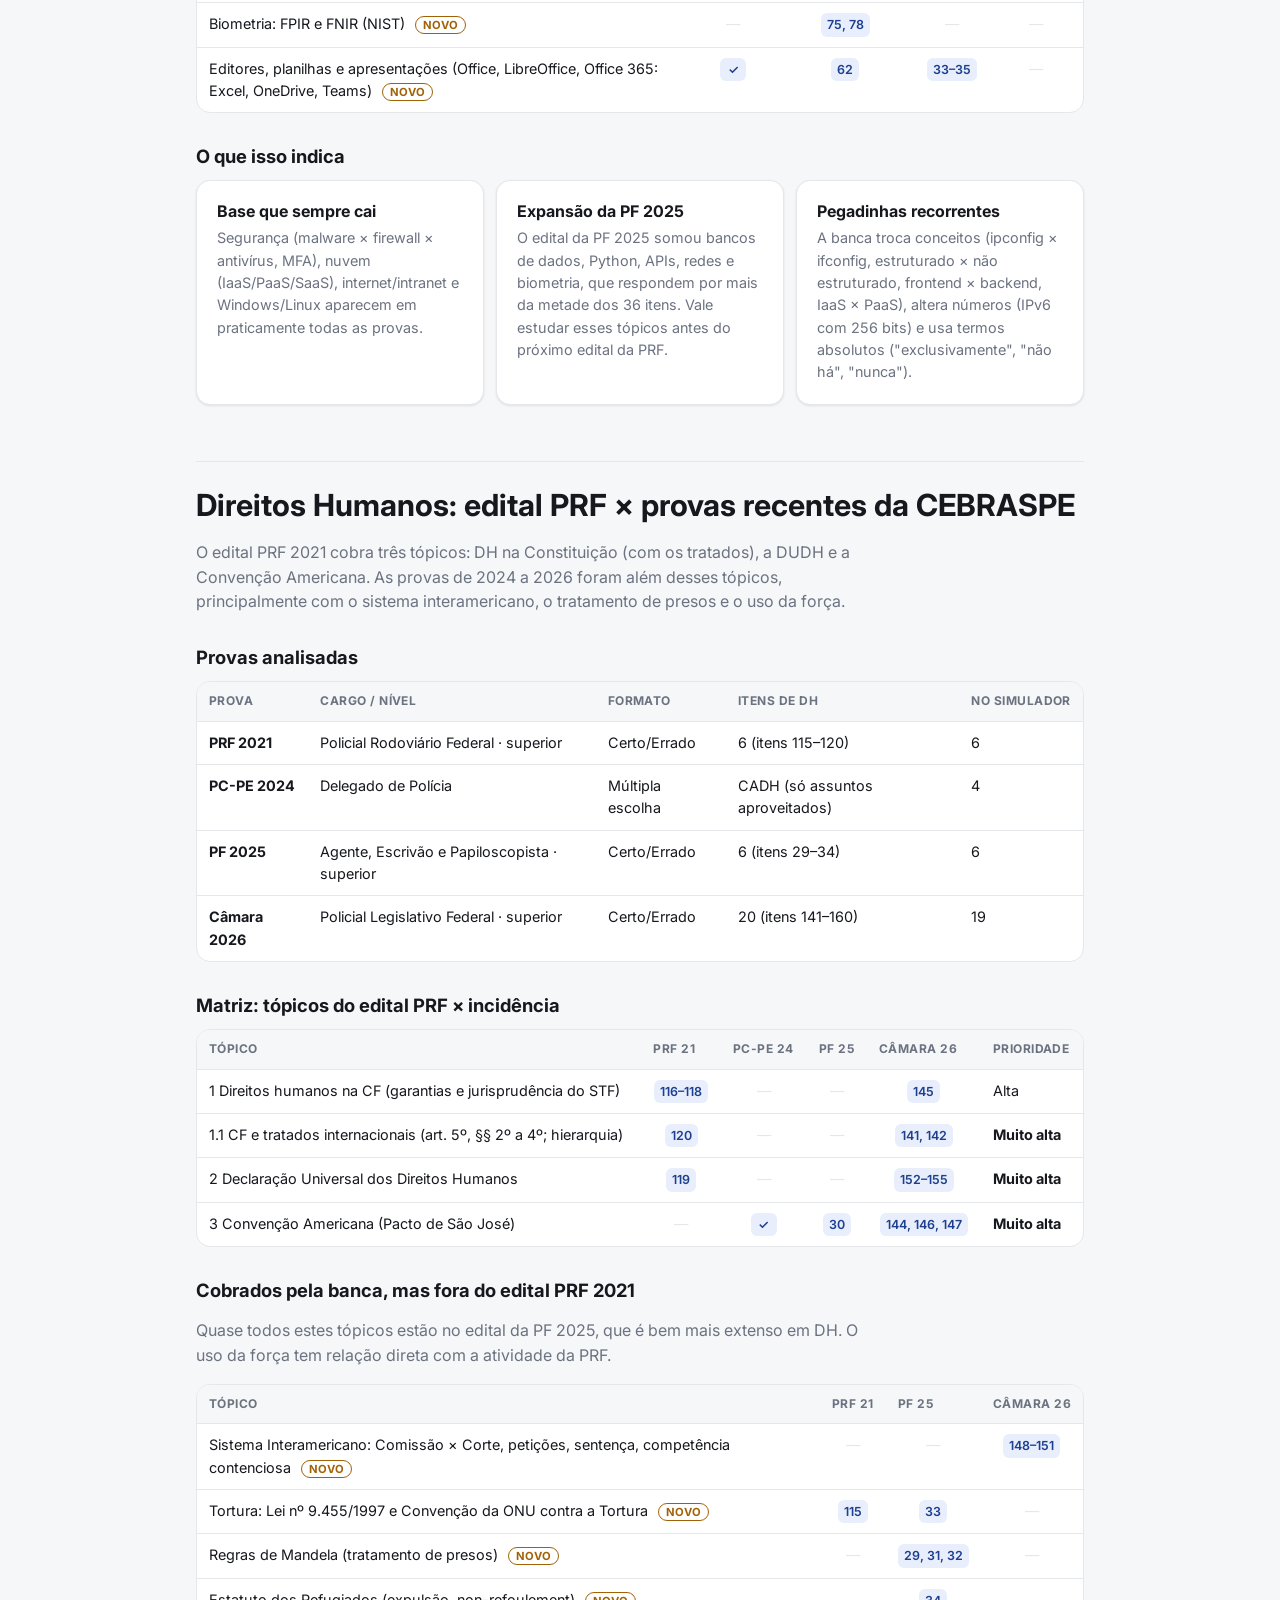
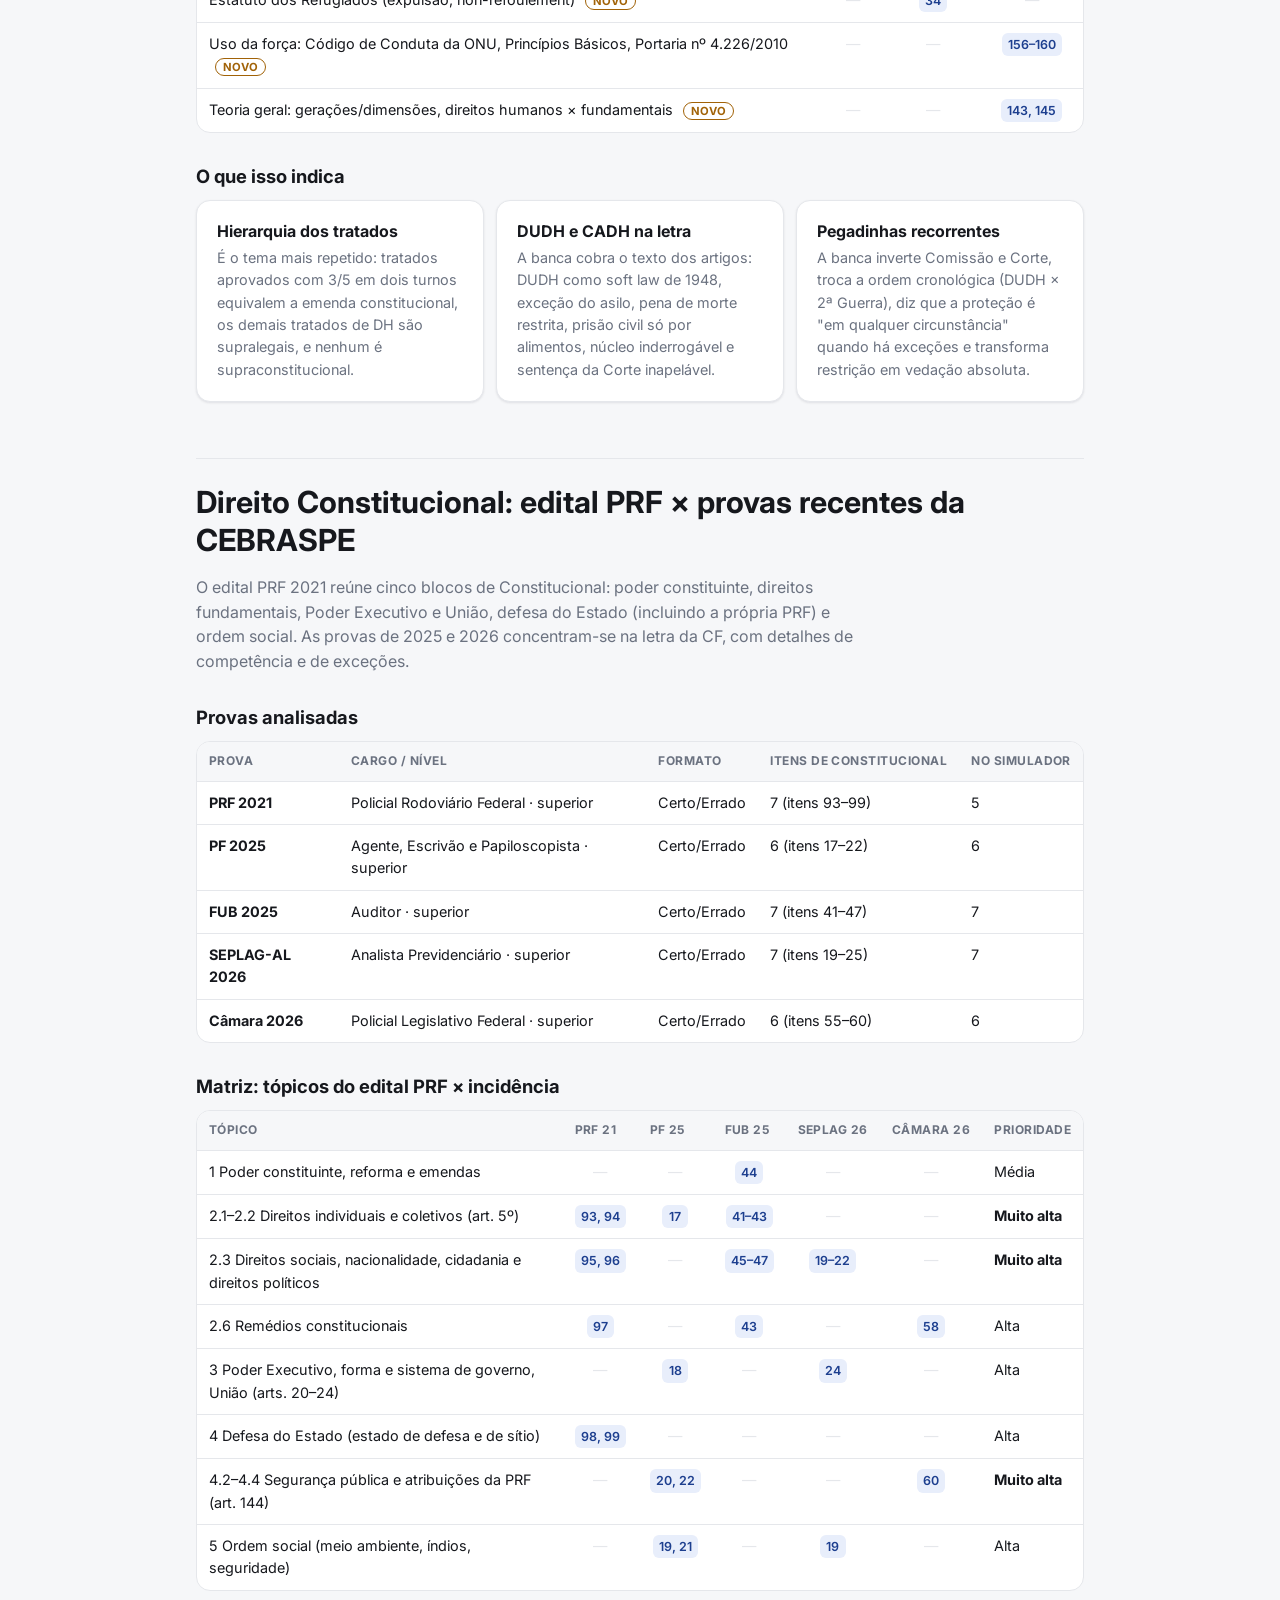
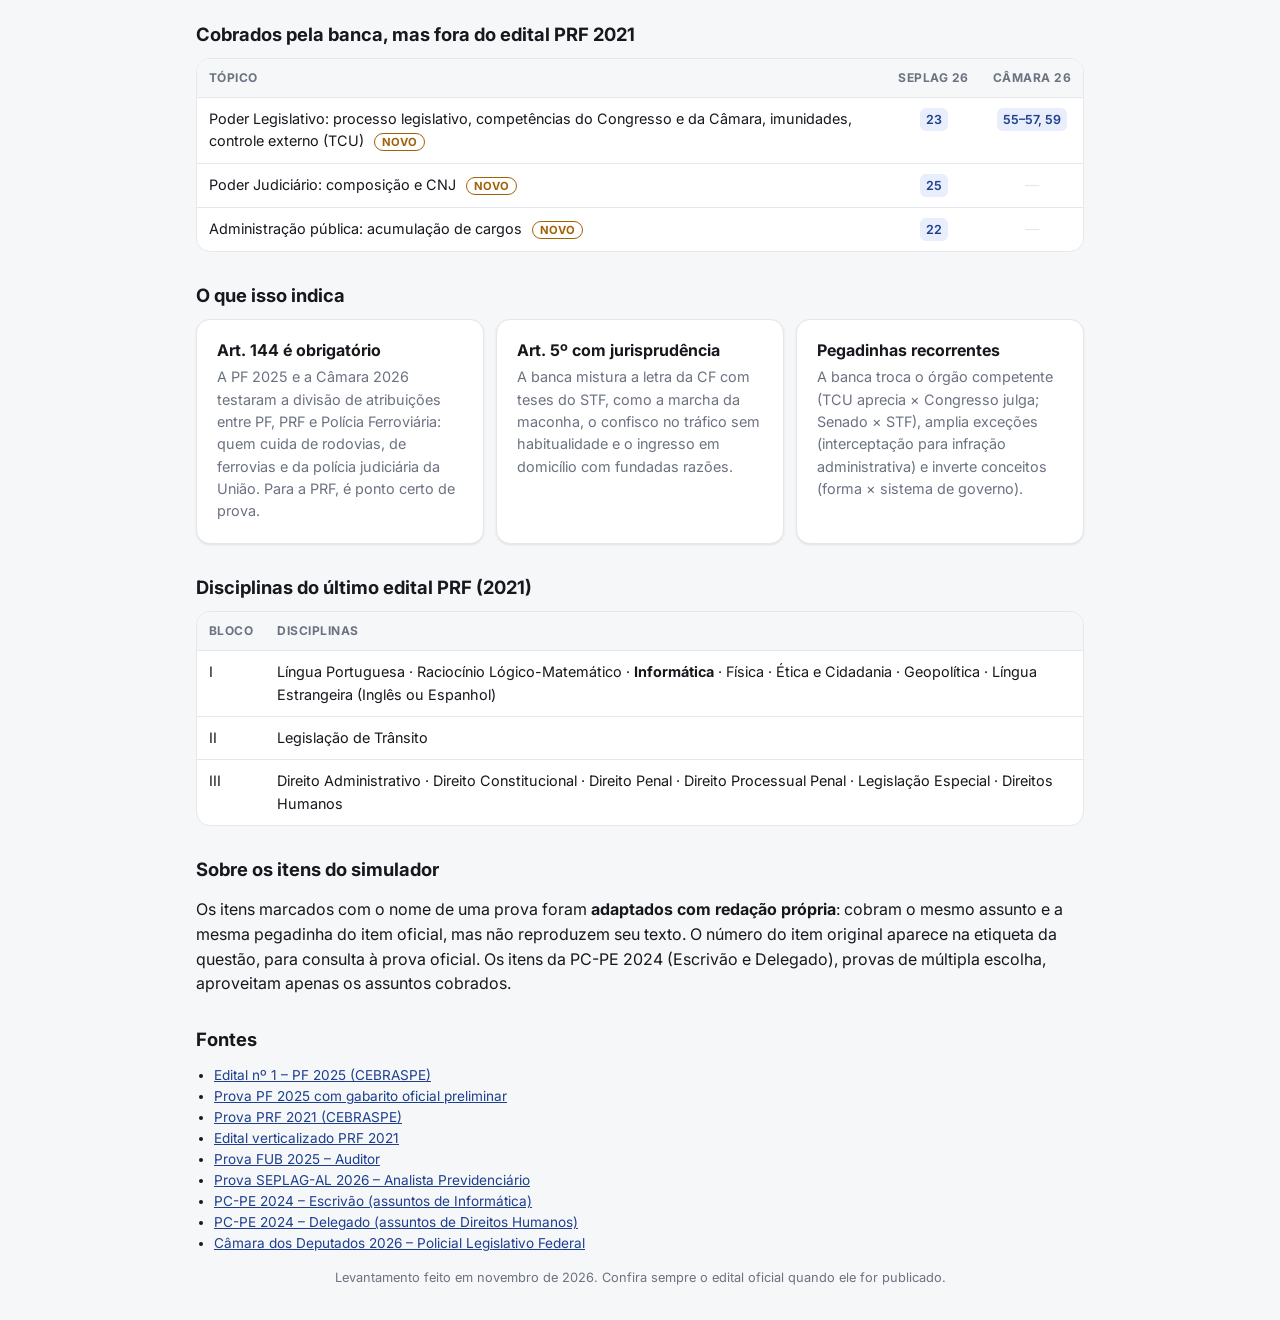
==== commit c1c81593: "Adiciona Direito Constitucional: 69 itens (38 inéditos + 31 adaptados de PRF 2021, PF 2025, FUB 2025" ====
--- a/relacao.html
+++ b/relacao.html
@@ -4,7 +4,7 @@
   <meta charset="utf-8">
   <meta name="viewport" content="width=device-width, initial-scale=1">
   <title>Relação de Matérias PRF</title>
-  <meta name="description" content="Relação entre o edital de Informática e Direitos Humanos da PRF e o que a CEBRASPE cobrou em provas de nível superior de 2021 a 2026.">
+  <meta name="description" content="Relação entre o edital de Informática, Direitos Humanos e Direito Constitucional da PRF e o que a CEBRASPE cobrou em provas de nível superior de 2021 a 2026.">
   <link rel="preconnect" href="https://fonts.googleapis.com">
   <link rel="preconnect" href="https://fonts.gstatic.com" crossorigin>
   <link href="https://fonts.googleapis.com/css2?family=Inter:wght@400;500;600;700&display=swap" rel="stylesheet">
@@ -22,7 +22,7 @@
   </header>
 
   <main class="wrap doc">
-    <nav class="subnav"><a href="#informatica">Informática</a><a href="#direitos-humanos">Direitos Humanos</a><a href="#disciplinas">Disciplinas PRF</a></nav>
+    <nav class="subnav"><a href="#informatica">Informática</a><a href="#direitos-humanos">Direitos Humanos</a><a href="#direito-constitucional">Direito Constitucional</a><a href="#disciplinas">Disciplinas PRF</a></nav>
     <h1 id="informatica">Informática: edital PRF × provas recentes da CEBRASPE</h1>
     <p class="lead">Comparação entre o conteúdo de Informática do último edital da PRF (2021) e o que a banca cobrou em provas de nível superior entre 2024 e 2026, com a PRF 2021 como referência. Os números nas células são os itens de cada prova sobre o tópico.</p>
 
@@ -132,6 +132,59 @@
       <div class="card"><h3>Hierarquia dos tratados</h3><p>É o tema mais repetido: tratados aprovados com 3/5 em dois turnos equivalem a emenda constitucional, os demais tratados de DH são supralegais, e nenhum é supraconstitucional.</p></div>
       <div class="card"><h3>DUDH e CADH na letra</h3><p>A banca cobra o texto dos artigos: DUDH como soft law de 1948, exceção do asilo, pena de morte restrita, prisão civil só por alimentos, núcleo inderrogável e sentença da Corte inapelável.</p></div>
       <div class="card"><h3>Pegadinhas recorrentes</h3><p>A banca inverte Comissão e Corte, troca a ordem cronológica (DUDH × 2ª Guerra), diz que a proteção é "em qualquer circunstância" quando há exceções e transforma restrição em vedação absoluta.</p></div>
+    </div>
+
+    <h1 id="direito-constitucional" class="sec-title">Direito Constitucional: edital PRF × provas recentes da CEBRASPE</h1>
+    <p class="lead">O edital PRF 2021 reúne cinco blocos de Constitucional: poder constituinte, direitos fundamentais, Poder Executivo e União, defesa do Estado (incluindo a própria PRF) e ordem social. As provas de 2025 e 2026 concentram-se na letra da CF, com detalhes de competência e de exceções.</p>
+
+    <h2>Provas analisadas</h2>
+    <div class="table-wrap">
+      <table>
+        <thead><tr><th>Prova</th><th>Cargo / nível</th><th>Formato</th><th>Itens de Constitucional</th><th>No simulador</th></tr></thead>
+        <tbody>
+          <tr><td><b>PRF 2021</b></td><td>Policial Rodoviário Federal · superior</td><td>Certo/Errado</td><td>7 (itens 93–99)</td><td>5</td></tr>
+          <tr><td><b>PF 2025</b></td><td>Agente, Escrivão e Papiloscopista · superior</td><td>Certo/Errado</td><td>6 (itens 17–22)</td><td>6</td></tr>
+          <tr><td><b>FUB 2025</b></td><td>Auditor · superior</td><td>Certo/Errado</td><td>7 (itens 41–47)</td><td>7</td></tr>
+          <tr><td><b>SEPLAG-AL 2026</b></td><td>Analista Previdenciário · superior</td><td>Certo/Errado</td><td>7 (itens 19–25)</td><td>7</td></tr>
+          <tr><td><b>Câmara 2026</b></td><td>Policial Legislativo Federal · superior</td><td>Certo/Errado</td><td>6 (itens 55–60)</td><td>6</td></tr>
+        </tbody>
+      </table>
+    </div>
+
+    <h2>Matriz: tópicos do edital PRF × incidência</h2>
+    <div class="table-wrap">
+      <table>
+        <thead><tr><th>Tópico</th><th>PRF 21</th><th>PF 25</th><th>FUB 25</th><th>SEPLAG 26</th><th>Câmara 26</th><th>Prioridade</th></tr></thead>
+        <tbody>
+          <tr><td>1 Poder constituinte, reforma e emendas</td><td class="c miss">—</td><td class="c miss">—</td><td class="c"><span class="hit">44</span></td><td class="c miss">—</td><td class="c miss">—</td><td>Média</td></tr>
+          <tr><td>2.1–2.2 Direitos individuais e coletivos (art. 5º)</td><td class="c"><span class="hit">93, 94</span></td><td class="c"><span class="hit">17</span></td><td class="c"><span class="hit">41–43</span></td><td class="c miss">—</td><td class="c miss">—</td><td><b>Muito alta</b></td></tr>
+          <tr><td>2.3 Direitos sociais, nacionalidade, cidadania e direitos políticos</td><td class="c"><span class="hit">95, 96</span></td><td class="c miss">—</td><td class="c"><span class="hit">45–47</span></td><td class="c"><span class="hit">19–22</span></td><td class="c miss">—</td><td><b>Muito alta</b></td></tr>
+          <tr><td>2.6 Remédios constitucionais</td><td class="c"><span class="hit">97</span></td><td class="c miss">—</td><td class="c"><span class="hit">43</span></td><td class="c miss">—</td><td class="c"><span class="hit">58</span></td><td>Alta</td></tr>
+          <tr><td>3 Poder Executivo, forma e sistema de governo, União (arts. 20–24)</td><td class="c miss">—</td><td class="c"><span class="hit">18</span></td><td class="c miss">—</td><td class="c"><span class="hit">24</span></td><td class="c miss">—</td><td>Alta</td></tr>
+          <tr><td>4 Defesa do Estado (estado de defesa e de sítio)</td><td class="c"><span class="hit">98, 99</span></td><td class="c miss">—</td><td class="c miss">—</td><td class="c miss">—</td><td class="c miss">—</td><td>Alta</td></tr>
+          <tr><td>4.2–4.4 Segurança pública e atribuições da PRF (art. 144)</td><td class="c miss">—</td><td class="c"><span class="hit">20, 22</span></td><td class="c miss">—</td><td class="c miss">—</td><td class="c"><span class="hit">60</span></td><td><b>Muito alta</b></td></tr>
+          <tr><td>5 Ordem social (meio ambiente, índios, seguridade)</td><td class="c miss">—</td><td class="c"><span class="hit">19, 21</span></td><td class="c miss">—</td><td class="c"><span class="hit">19</span></td><td class="c miss">—</td><td>Alta</td></tr>
+        </tbody>
+      </table>
+    </div>
+
+    <h2>Cobrados pela banca, mas fora do edital PRF 2021</h2>
+    <div class="table-wrap">
+      <table>
+        <thead><tr><th>Tópico</th><th>SEPLAG 26</th><th>Câmara 26</th></tr></thead>
+        <tbody>
+          <tr><td>Poder Legislativo: processo legislativo, competências do Congresso e da Câmara, imunidades, controle externo (TCU) <span class="badge-novo">NOVO</span></td><td class="c"><span class="hit">23</span></td><td class="c"><span class="hit">55–57, 59</span></td></tr>
+          <tr><td>Poder Judiciário: composição e CNJ <span class="badge-novo">NOVO</span></td><td class="c"><span class="hit">25</span></td><td class="c miss">—</td></tr>
+          <tr><td>Administração pública: acumulação de cargos <span class="badge-novo">NOVO</span></td><td class="c"><span class="hit">22</span></td><td class="c miss">—</td></tr>
+        </tbody>
+      </table>
+    </div>
+
+    <h2>O que isso indica</h2>
+    <div class="cards-3">
+      <div class="card"><h3>Art. 144 é obrigatório</h3><p>A PF 2025 e a Câmara 2026 testaram a divisão de atribuições entre PF, PRF e Polícia Ferroviária: quem cuida de rodovias, de ferrovias e da polícia judiciária da União. Para a PRF, é ponto certo de prova.</p></div>
+      <div class="card"><h3>Art. 5º com jurisprudência</h3><p>A banca mistura a letra da CF com teses do STF, como a marcha da maconha, o confisco no tráfico sem habitualidade e o ingresso em domicílio com fundadas razões.</p></div>
+      <div class="card"><h3>Pegadinhas recorrentes</h3><p>A banca troca o órgão competente (TCU aprecia × Congresso julga; Senado × STF), amplia exceções (interceptação para infração administrativa) e inverte conceitos (forma × sistema de governo).</p></div>
     </div>
 
     <h2 id="disciplinas" class="sec-title-sm">Disciplinas do último edital PRF (2021)</h2>
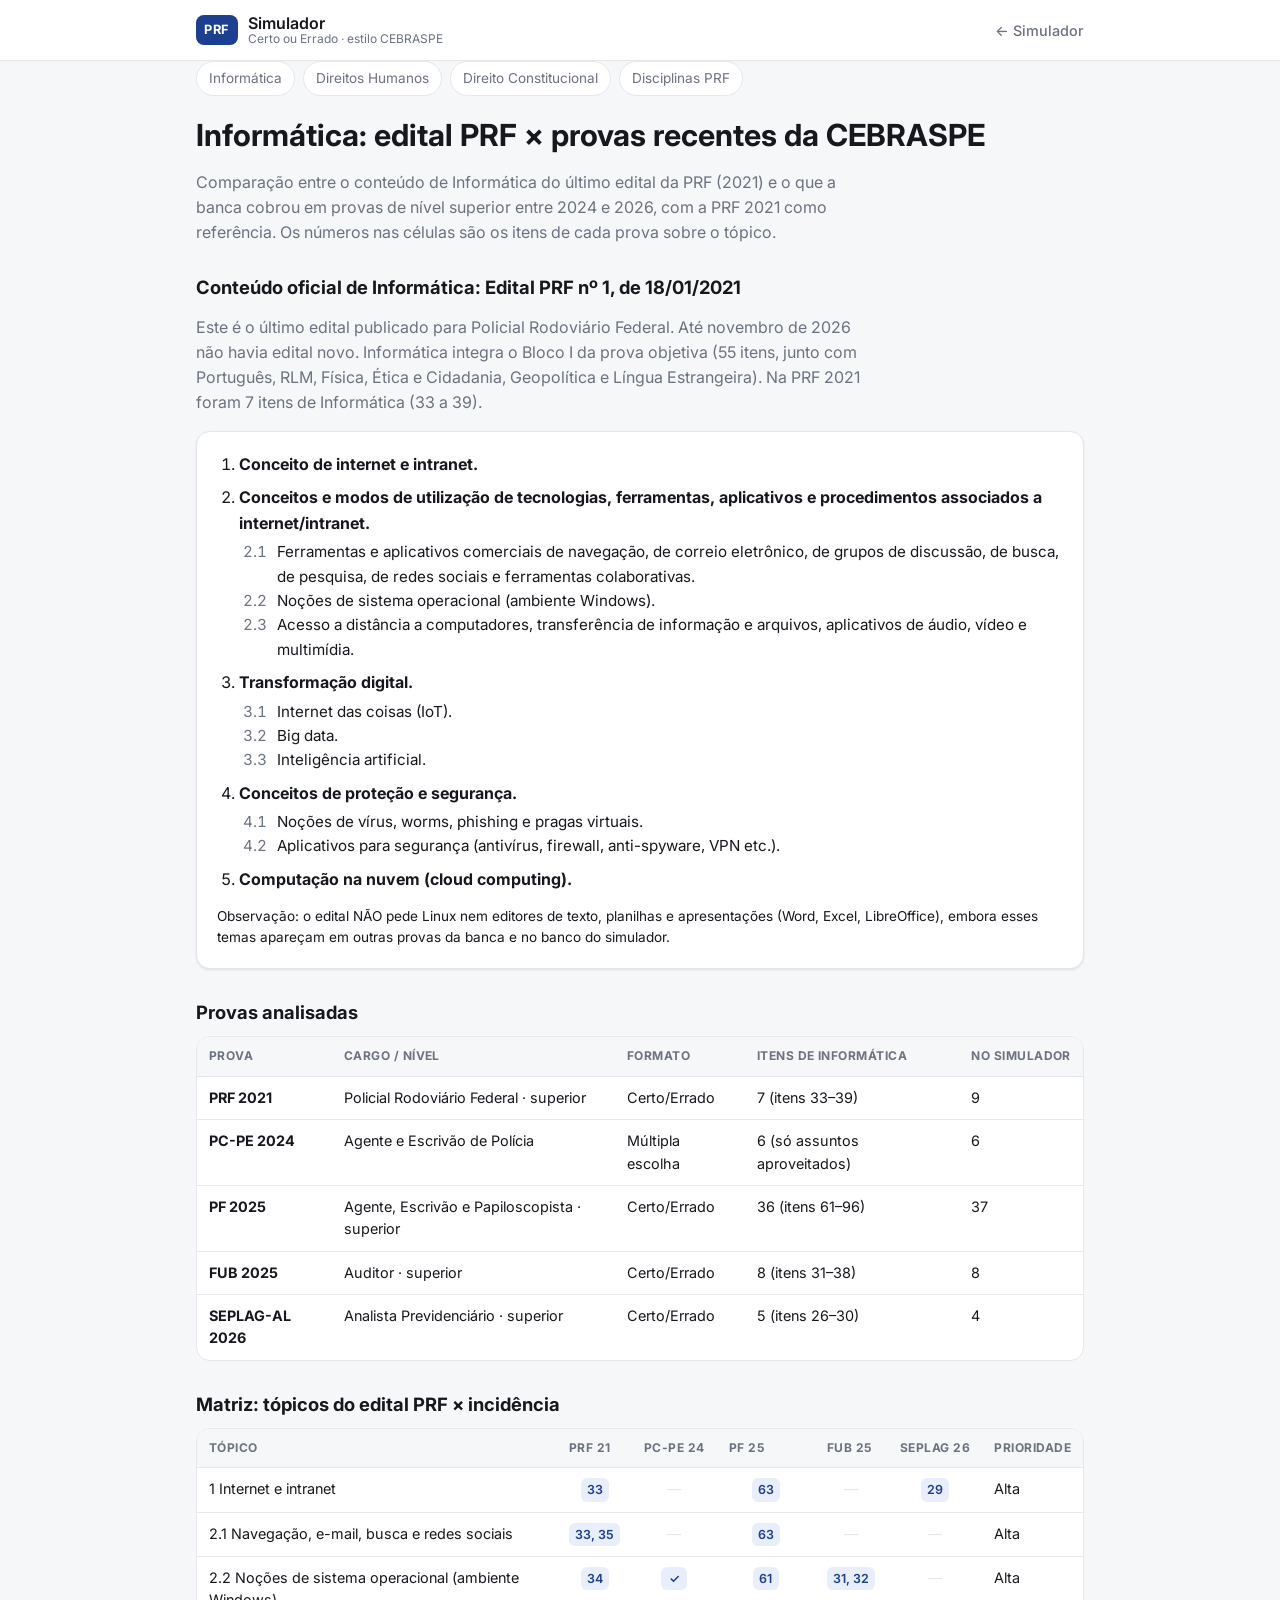
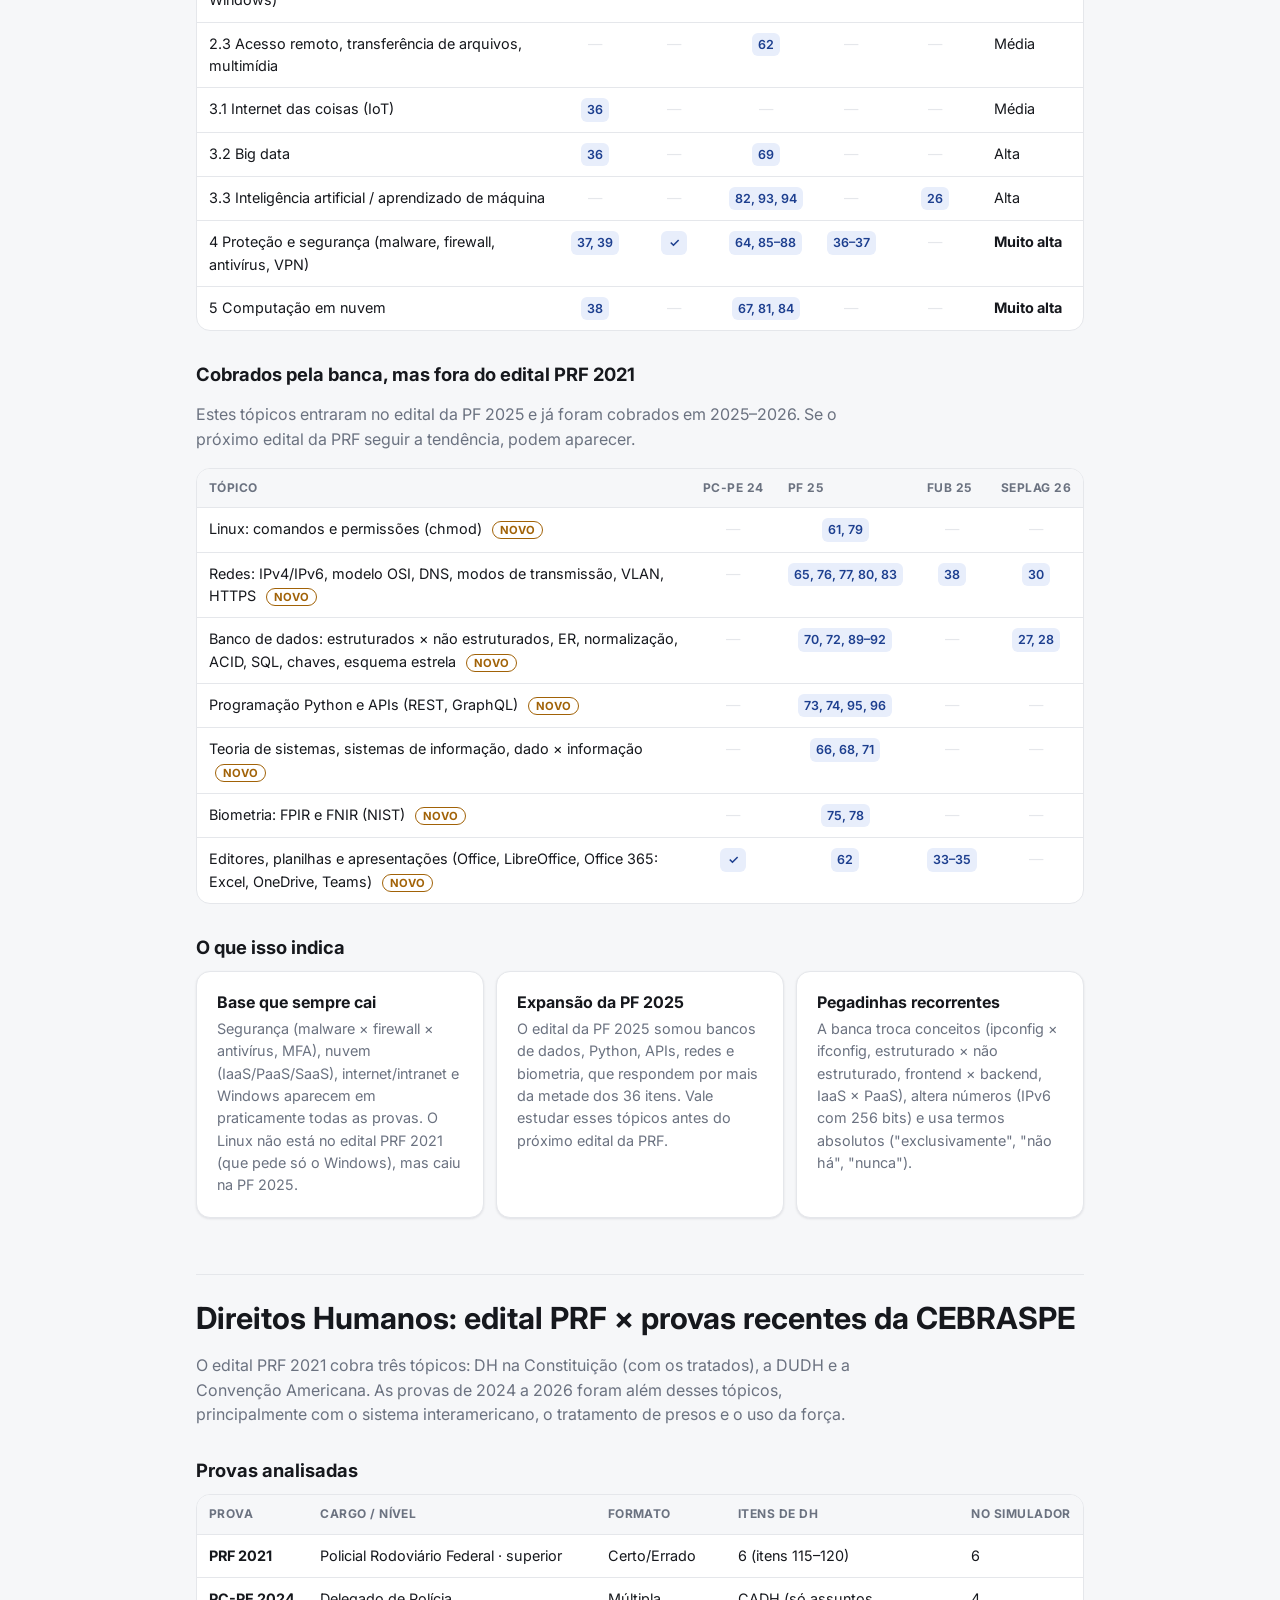
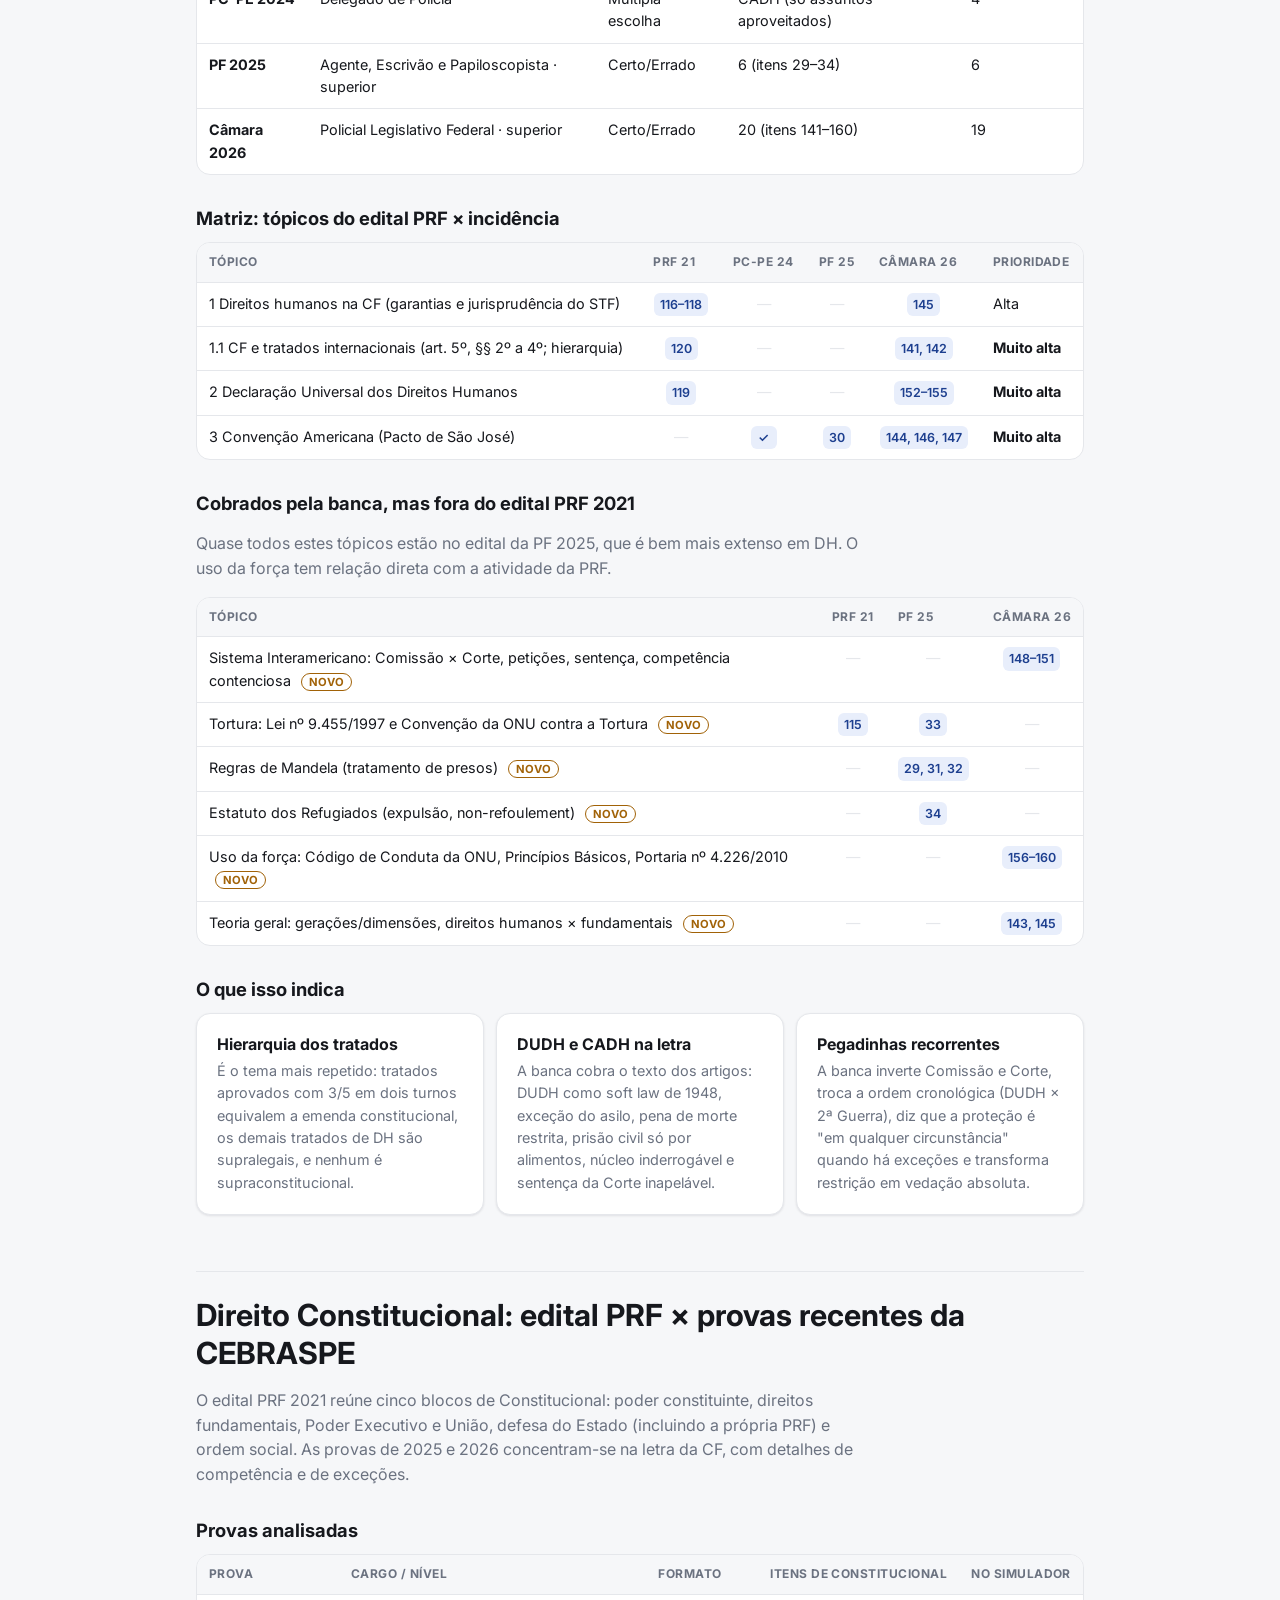
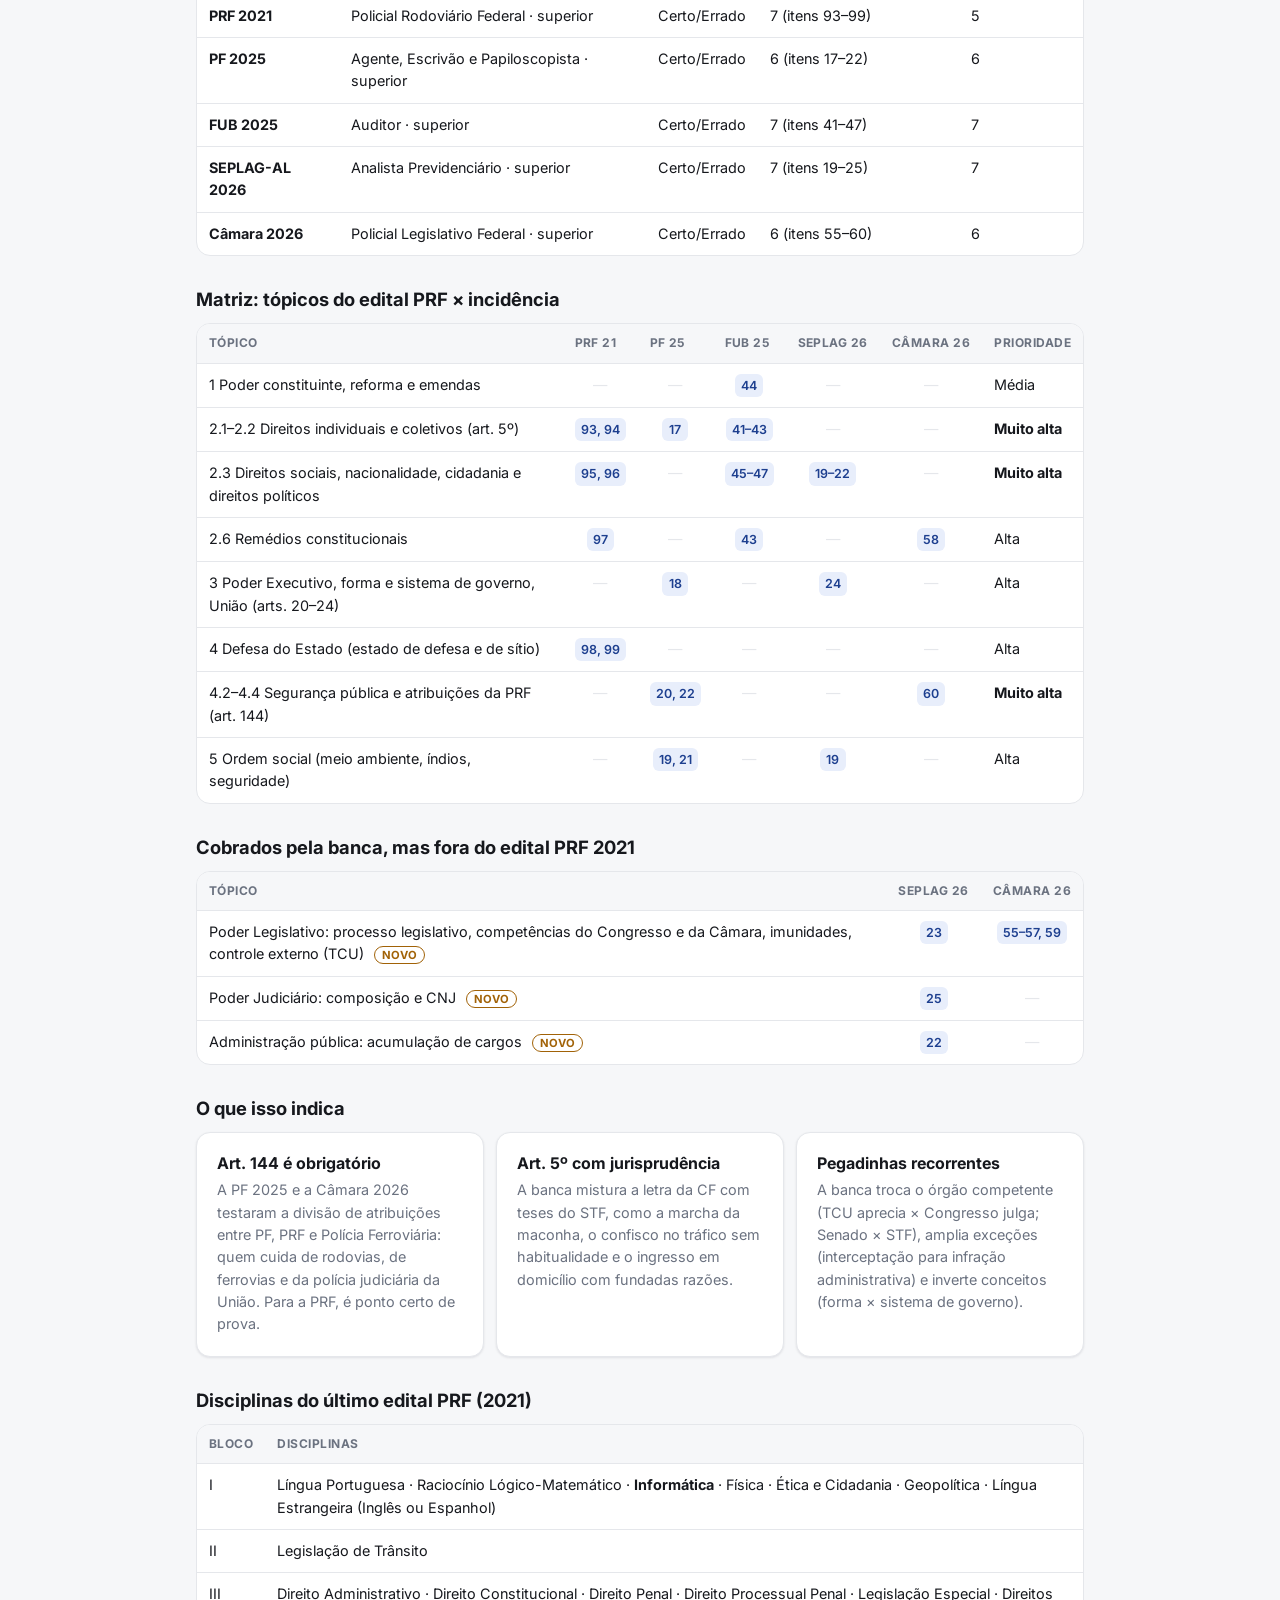
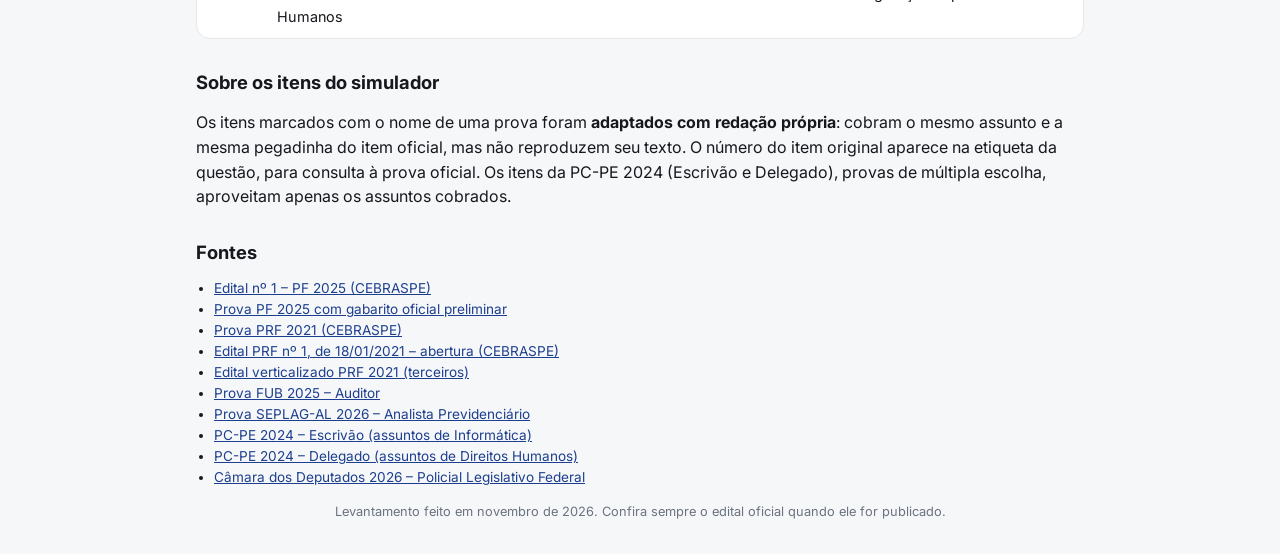
==== commit 1b5b78f1: "Relação: lista oficial de Informática do Edital PRF nº 1/2021 e correção (edital pede só Windows, nã" ====
--- a/relacao.html
+++ b/relacao.html
@@ -8,7 +8,7 @@
   <link rel="preconnect" href="https://fonts.googleapis.com">
   <link rel="preconnect" href="https://fonts.gstatic.com" crossorigin>
   <link href="https://fonts.googleapis.com/css2?family=Inter:wght@400;500;600;700&display=swap" rel="stylesheet">
-  <link rel="stylesheet" href="css/style.css?v=4">
+  <link rel="stylesheet" href="css/style.css?v=5">
 </head>
 <body>
   <header class="topbar">
@@ -26,6 +26,36 @@
     <h1 id="informatica">Informática: edital PRF × provas recentes da CEBRASPE</h1>
     <p class="lead">Comparação entre o conteúdo de Informática do último edital da PRF (2021) e o que a banca cobrou em provas de nível superior entre 2024 e 2026, com a PRF 2021 como referência. Os números nas células são os itens de cada prova sobre o tópico.</p>
 
+    <h2>Conteúdo oficial de Informática: Edital PRF nº 1, de 18/01/2021</h2>
+    <p class="lead">Este é o último edital publicado para Policial Rodoviário Federal. Até novembro de 2026 não havia edital novo. Informática integra o Bloco I da prova objetiva (55 itens, junto com Português, RLM, Física, Ética e Cidadania, Geopolítica e Língua Estrangeira). Na PRF 2021 foram 7 itens de Informática (33 a 39).</p>
+    <div class="card">
+      <ol class="edital">
+        <li><b>Conceito de internet e intranet.</b></li>
+        <li><b>Conceitos e modos de utilização de tecnologias, ferramentas, aplicativos e procedimentos associados a internet/intranet.</b>
+          <ol>
+            <li>Ferramentas e aplicativos comerciais de navegação, de correio eletrônico, de grupos de discussão, de busca, de pesquisa, de redes sociais e ferramentas colaborativas.</li>
+            <li>Noções de sistema operacional (ambiente Windows).</li>
+            <li>Acesso a distância a computadores, transferência de informação e arquivos, aplicativos de áudio, vídeo e multimídia.</li>
+          </ol>
+        </li>
+        <li><b>Transformação digital.</b>
+          <ol>
+            <li>Internet das coisas (IoT).</li>
+            <li>Big data.</li>
+            <li>Inteligência artificial.</li>
+          </ol>
+        </li>
+        <li><b>Conceitos de proteção e segurança.</b>
+          <ol>
+            <li>Noções de vírus, worms, phishing e pragas virtuais.</li>
+            <li>Aplicativos para segurança (antivírus, firewall, anti-spyware, VPN etc.).</li>
+          </ol>
+        </li>
+        <li><b>Computação na nuvem (cloud computing).</b></li>
+      </ol>
+      <p class="muted nota">Observação: o edital NÃO pede Linux nem editores de texto, planilhas e apresentações (Word, Excel, LibreOffice), embora esses temas apareçam em outras provas da banca e no banco do simulador.</p>
+    </div>
+
     <h2>Provas analisadas</h2>
     <div class="table-wrap">
       <table>
@@ -47,7 +77,7 @@
         <tbody>
           <tr><td>1 Internet e intranet</td><td class="c"><span class="hit">33</span></td><td class="c miss">—</td><td class="c"><span class="hit">63</span></td><td class="c miss">—</td><td class="c"><span class="hit">29</span></td><td>Alta</td></tr>
           <tr><td>2.1 Navegação, e-mail, busca e redes sociais</td><td class="c"><span class="hit">33, 35</span></td><td class="c miss">—</td><td class="c"><span class="hit">63</span></td><td class="c miss">—</td><td class="c miss">—</td><td>Alta</td></tr>
-          <tr><td>2.2 Sistemas operacionais (Windows e Linux)</td><td class="c"><span class="hit">34</span></td><td class="c"><span class="hit">✓</span></td><td class="c"><span class="hit">61, 79</span></td><td class="c"><span class="hit">31, 32</span></td><td class="c miss">—</td><td>Alta</td></tr>
+          <tr><td>2.2 Noções de sistema operacional (ambiente Windows)</td><td class="c"><span class="hit">34</span></td><td class="c"><span class="hit">✓</span></td><td class="c"><span class="hit">61</span></td><td class="c"><span class="hit">31, 32</span></td><td class="c miss">—</td><td>Alta</td></tr>
           <tr><td>2.3 Acesso remoto, transferência de arquivos, multimídia</td><td class="c miss">—</td><td class="c miss">—</td><td class="c"><span class="hit">62</span></td><td class="c miss">—</td><td class="c miss">—</td><td>Média</td></tr>
           <tr><td>3.1 Internet das coisas (IoT)</td><td class="c"><span class="hit">36</span></td><td class="c miss">—</td><td class="c miss">—</td><td class="c miss">—</td><td class="c miss">—</td><td>Média</td></tr>
           <tr><td>3.2 Big data</td><td class="c"><span class="hit">36</span></td><td class="c miss">—</td><td class="c"><span class="hit">69</span></td><td class="c miss">—</td><td class="c miss">—</td><td>Alta</td></tr>
@@ -64,6 +94,7 @@
       <table>
         <thead><tr><th>Tópico</th><th>PC-PE 24</th><th>PF 25</th><th>FUB 25</th><th>SEPLAG 26</th></tr></thead>
         <tbody>
+          <tr><td>Linux: comandos e permissões (chmod) <span class="badge-novo">NOVO</span></td><td class="c miss">—</td><td class="c"><span class="hit">61, 79</span></td><td class="c miss">—</td><td class="c miss">—</td></tr>
           <tr><td>Redes: IPv4/IPv6, modelo OSI, DNS, modos de transmissão, VLAN, HTTPS <span class="badge-novo">NOVO</span></td><td class="c miss">—</td><td class="c"><span class="hit">65, 76, 77, 80, 83</span></td><td class="c"><span class="hit">38</span></td><td class="c"><span class="hit">30</span></td></tr>
           <tr><td>Banco de dados: estruturados × não estruturados, ER, normalização, ACID, SQL, chaves, esquema estrela <span class="badge-novo">NOVO</span></td><td class="c miss">—</td><td class="c"><span class="hit">70, 72, 89–92</span></td><td class="c miss">—</td><td class="c"><span class="hit">27, 28</span></td></tr>
           <tr><td>Programação Python e APIs (REST, GraphQL) <span class="badge-novo">NOVO</span></td><td class="c miss">—</td><td class="c"><span class="hit">73, 74, 95, 96</span></td><td class="c miss">—</td><td class="c miss">—</td></tr>
@@ -76,7 +107,7 @@
 
     <h2>O que isso indica</h2>
     <div class="cards-3">
-      <div class="card"><h3>Base que sempre cai</h3><p>Segurança (malware × firewall × antivírus, MFA), nuvem (IaaS/PaaS/SaaS), internet/intranet e Windows/Linux aparecem em praticamente todas as provas.</p></div>
+      <div class="card"><h3>Base que sempre cai</h3><p>Segurança (malware × firewall × antivírus, MFA), nuvem (IaaS/PaaS/SaaS), internet/intranet e Windows aparecem em praticamente todas as provas. O Linux não está no edital PRF 2021 (que pede só o Windows), mas caiu na PF 2025.</p></div>
       <div class="card"><h3>Expansão da PF 2025</h3><p>O edital da PF 2025 somou bancos de dados, Python, APIs, redes e biometria, que respondem por mais da metade dos 36 itens. Vale estudar esses tópicos antes do próximo edital da PRF.</p></div>
       <div class="card"><h3>Pegadinhas recorrentes</h3><p>A banca troca conceitos (ipconfig × ifconfig, estruturado × não estruturado, frontend × backend, IaaS × PaaS), altera números (IPv6 com 256 bits) e usa termos absolutos ("exclusivamente", "não há", "nunca").</p></div>
     </div>
@@ -207,7 +238,8 @@
       <li><a href="https://cdn.cebraspe.org.br/concursos/PF_25/arquivos/Ed_1_PF_25_Abertura.html" target="_blank" rel="noopener">Edital nº 1 – PF 2025 (CEBRASPE)</a></li>
       <li><a href="https://dsoconcursos.com.br/wp-content/uploads/2025/07/prova-com-gabarito-PF.pdf" target="_blank" rel="noopener">Prova PF 2025 com gabarito oficial preliminar</a></li>
       <li><a href="https://cdn.cebraspe.org.br/concursos/PRF_21/arquivos/578_PRF_001_01.PDF" target="_blank" rel="noopener">Prova PRF 2021 (CEBRASPE)</a></li>
-      <li><a href="https://arquivos.voceconcursado.com.br/wp-content/uploads/2025/09/09152421/Edital-Verticalizado-PRF-2021.pdf" target="_blank" rel="noopener">Edital verticalizado PRF 2021</a></li>
+      <li><a href="https://cdn.cebraspe.org.br/concursos/PRF_21/arquivos/ED_1_PRF_2021_ABERTURA.PDF" target="_blank" rel="noopener">Edital PRF nº 1, de 18/01/2021 – abertura (CEBRASPE)</a></li>
+      <li><a href="https://arquivos.voceconcursado.com.br/wp-content/uploads/2025/09/09152421/Edital-Verticalizado-PRF-2021.pdf" target="_blank" rel="noopener">Edital verticalizado PRF 2021 (terceiros)</a></li>
       <li><a href="https://arquivos.qconcursos.com/prova/arquivo_prova/133647/cespe-cebraspe-2025-fub-auditor-prova.pdf" target="_blank" rel="noopener">Prova FUB 2025 – Auditor</a></li>
       <li><a href="https://arquivos.qconcursos.com/prova/arquivo_prova/161140/cespe-cebraspe-2026-seplag-al-analista-previdenciario-area-administrativa-prova.pdf" target="_blank" rel="noopener">Prova SEPLAG-AL 2026 – Analista Previdenciário</a></li>
       <li><a href="https://www.qconcursos.com/questoes-de-concursos/provas/cespe-cebraspe-2024-pc-pe-escrivao-de-policia" target="_blank" rel="noopener">PC-PE 2024 – Escrivão (assuntos de Informática)</a></li>
--- a/css/style.css
+++ b/css/style.css
@@ -245,3 +245,11 @@
 .subnav a:hover { color: var(--accent); border-color: var(--accent); }
 .sec-title { margin-top: 56px; padding-top: 24px; border-top: 1px solid var(--line); }
 .doc h1, .doc h2 { scroll-margin-top: 16px; }
+.edital { margin: 0; padding-left: 22px; line-height: 1.6; }
+.edital > li { margin-bottom: 8px; }
+.edital ol { list-style: none; padding-left: 4px; counter-reset: sub; margin: 4px 0 0; }
+.edital ol > li { counter-increment: sub; position: relative; padding-left: 34px; font-size: .95rem; }
+.edital > li { counter-increment: top; }
+.edital { counter-reset: top; }
+.edital ol > li::before { content: counter(top) "." counter(sub); position: absolute; left: 0; color: var(--muted); font-variant-numeric: tabular-nums; }
+.nota { font-size: .85rem; margin: 14px 0 0; }
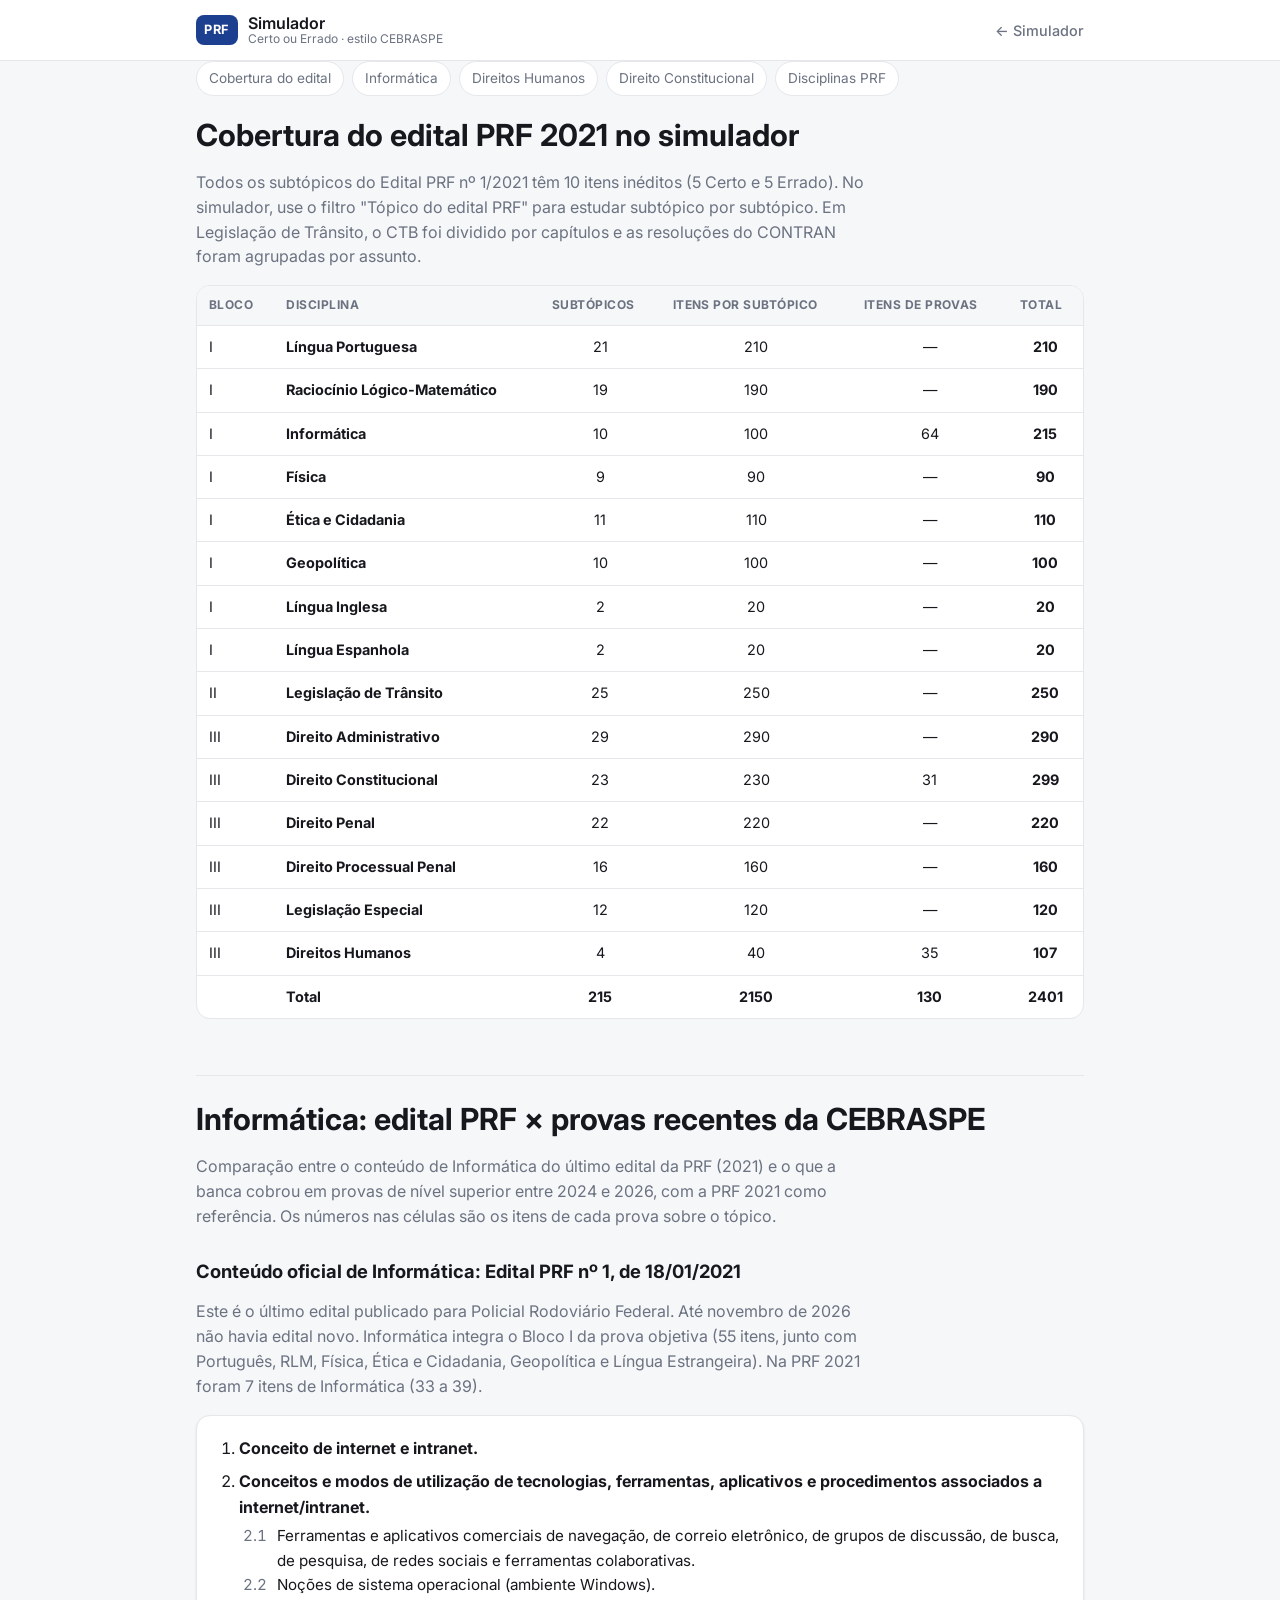
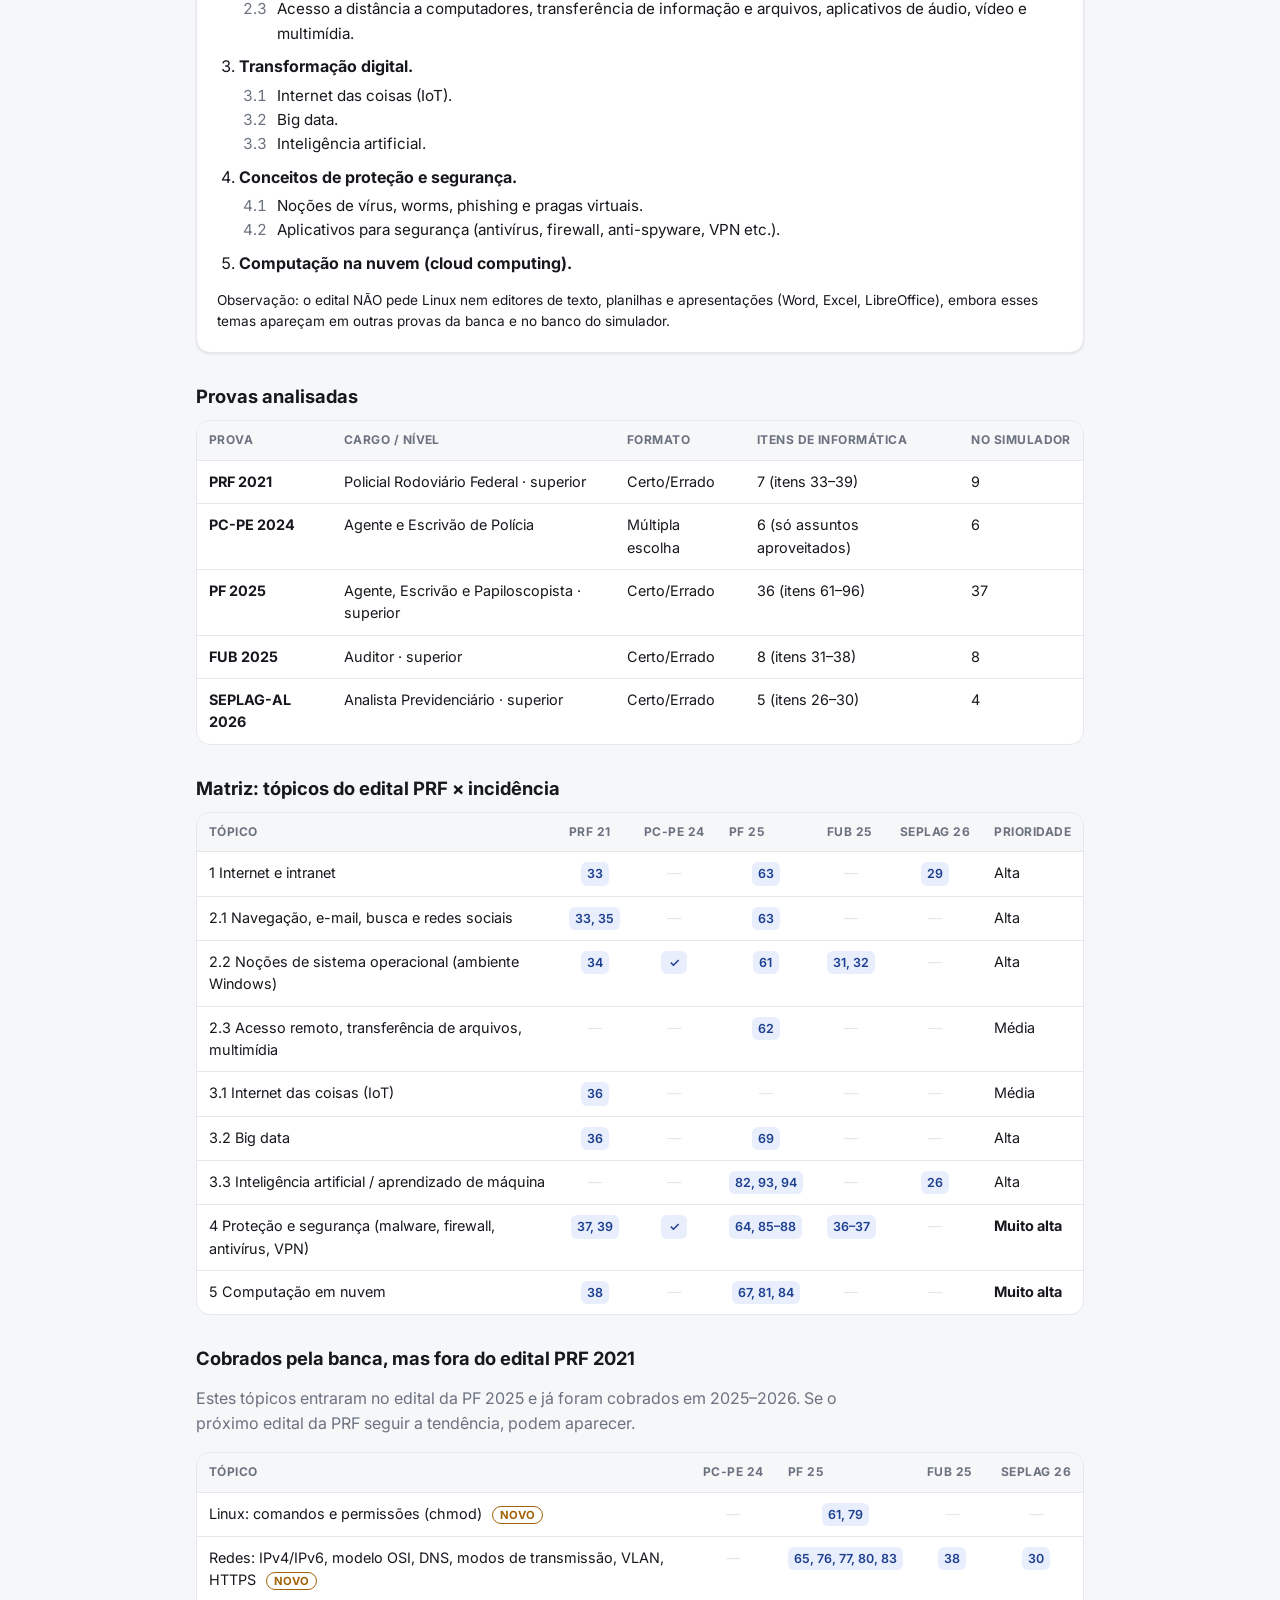
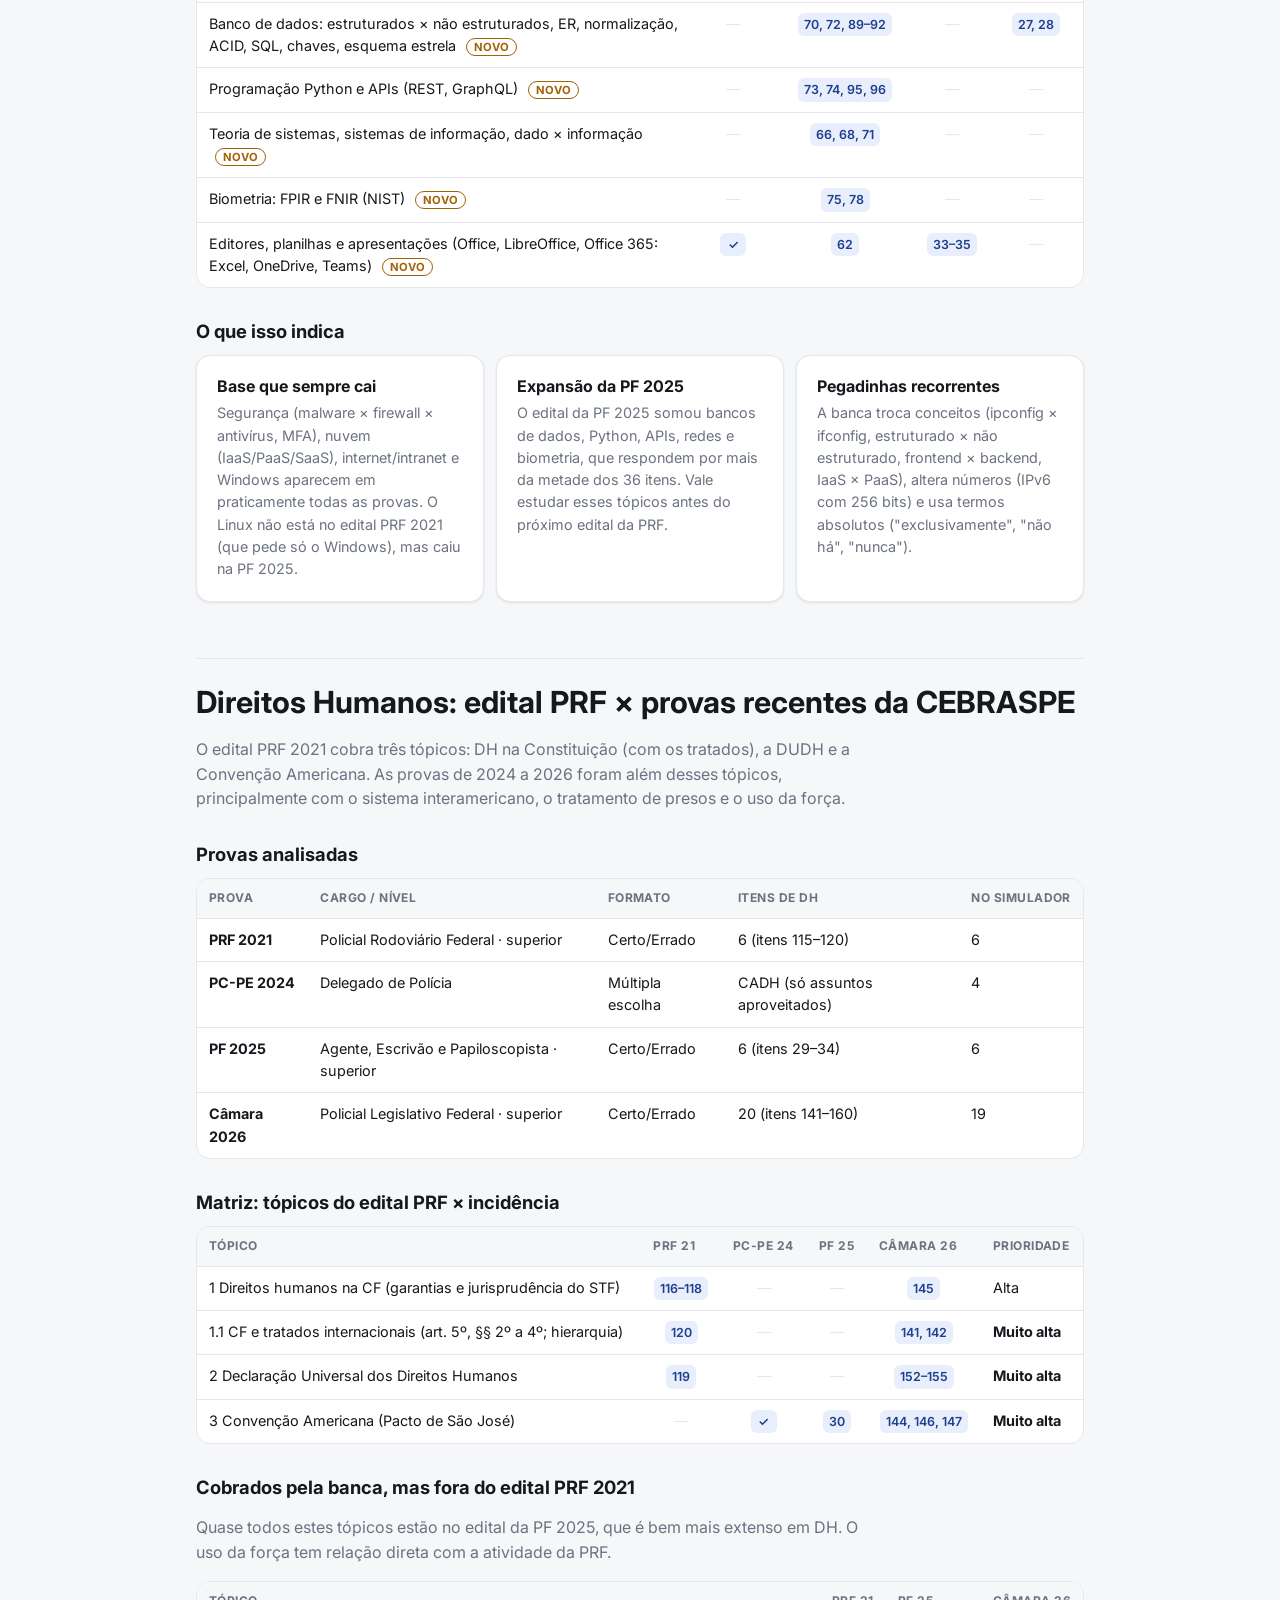
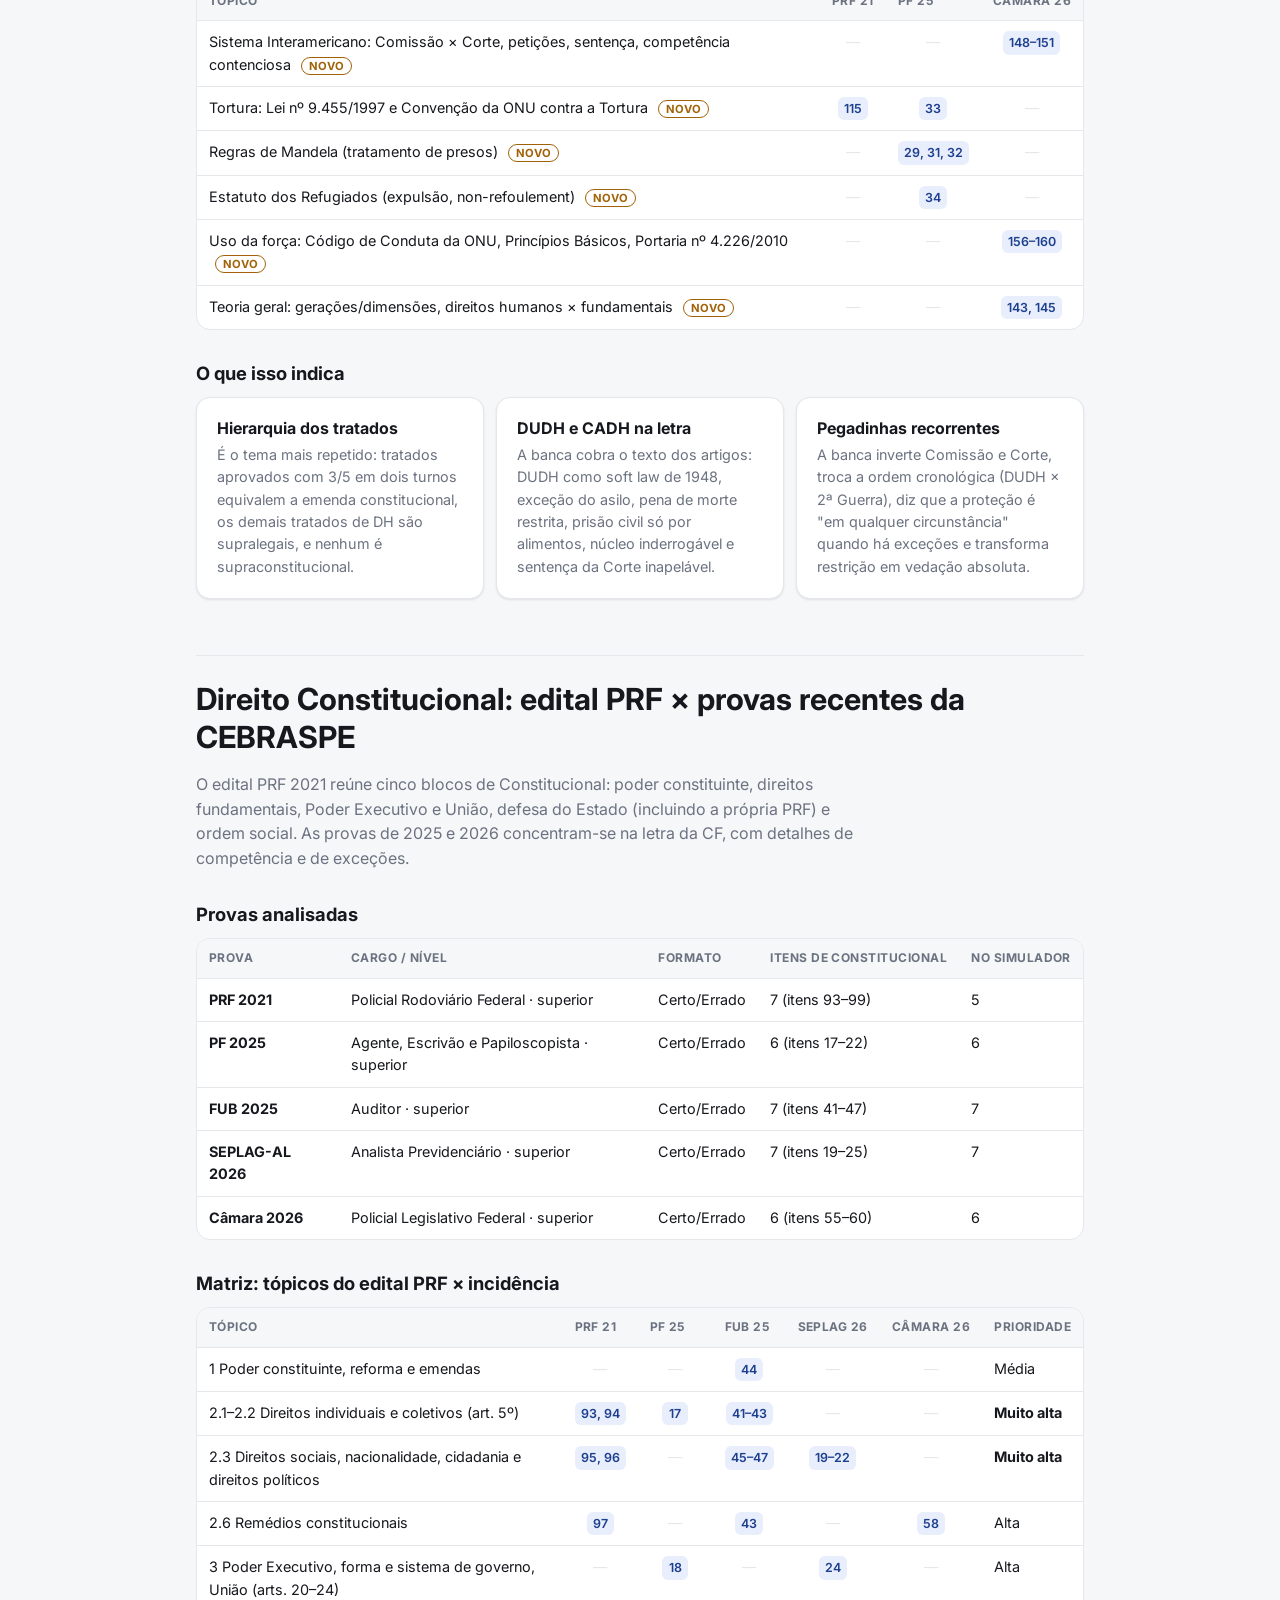
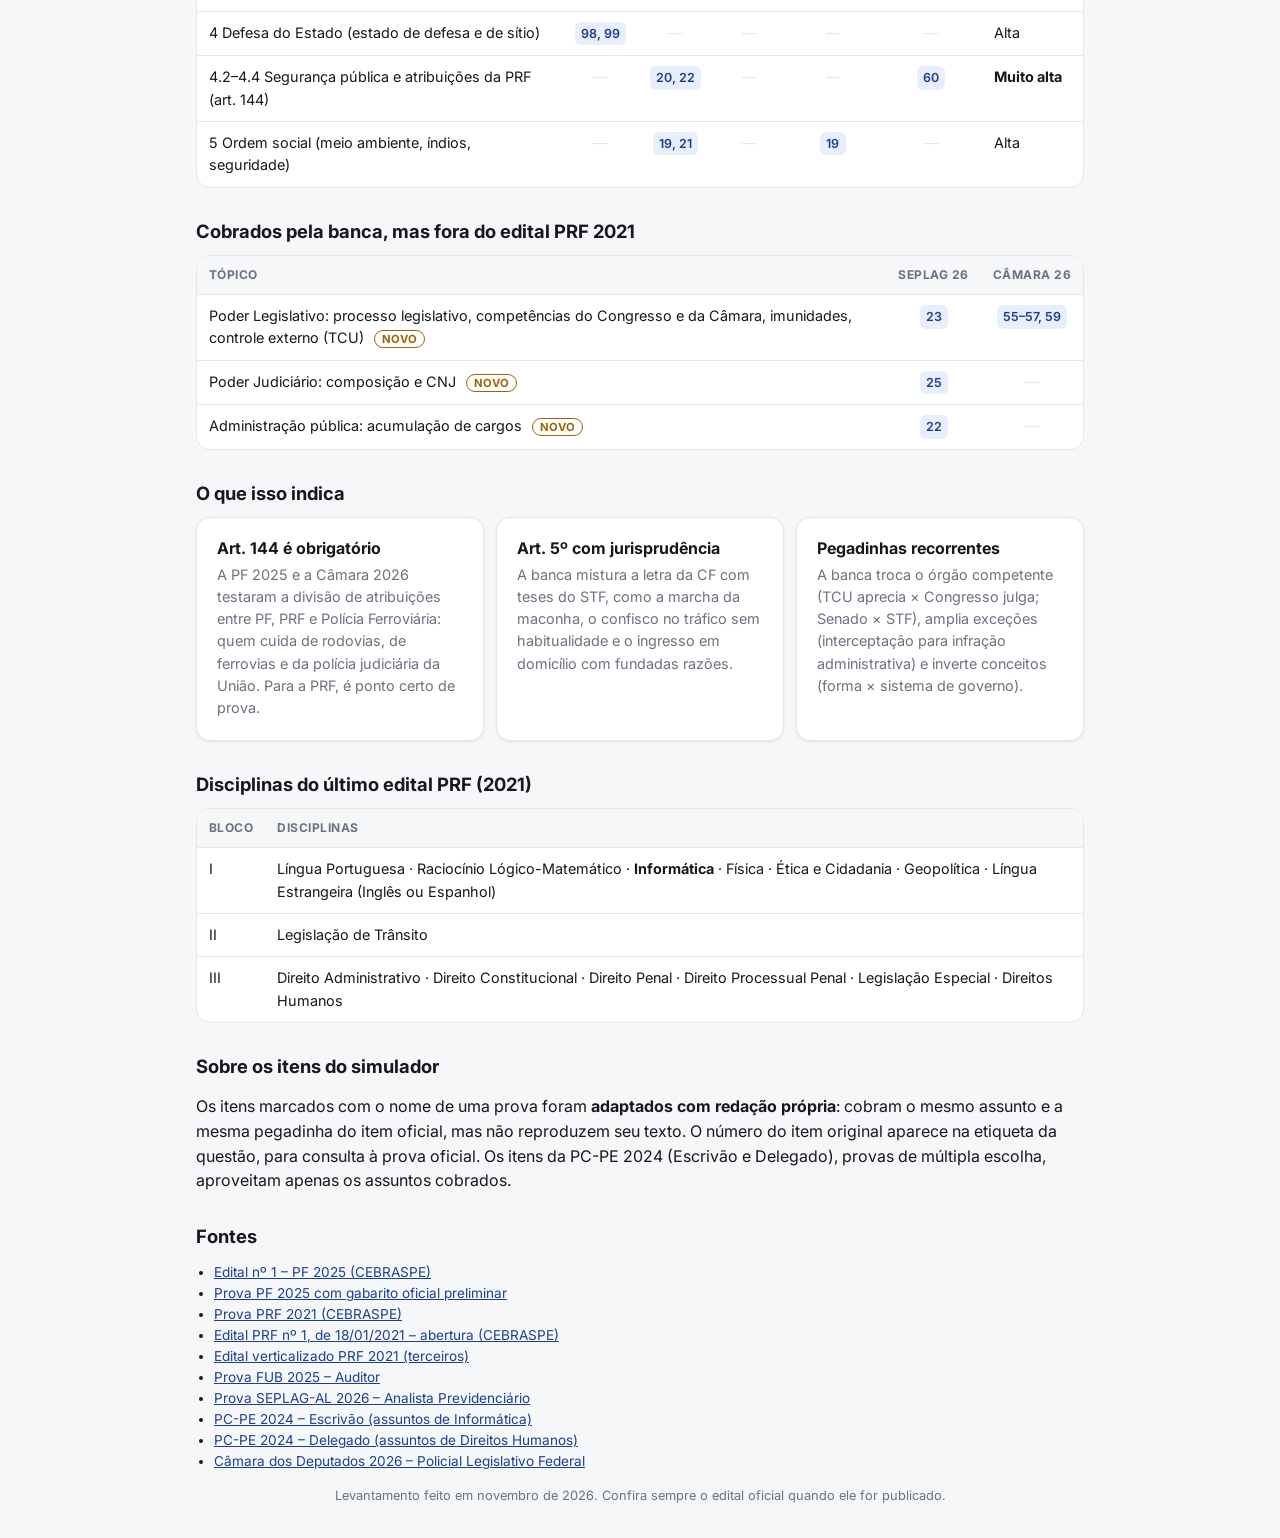
==== commit 92ea2c6a: "Cobre todo o Edital PRF 2021: 2.050 novos itens (10 por subtópico, 5 C/5 E) em 14 disciplinas, tabel" ====
--- a/relacao.html
+++ b/relacao.html
@@ -22,8 +22,34 @@
   </header>
 
   <main class="wrap doc">
-    <nav class="subnav"><a href="#informatica">Informática</a><a href="#direitos-humanos">Direitos Humanos</a><a href="#direito-constitucional">Direito Constitucional</a><a href="#disciplinas">Disciplinas PRF</a></nav>
-    <h1 id="informatica">Informática: edital PRF × provas recentes da CEBRASPE</h1>
+    <nav class="subnav"><a href="#cobertura">Cobertura do edital</a><a href="#informatica">Informática</a><a href="#direitos-humanos">Direitos Humanos</a><a href="#direito-constitucional">Direito Constitucional</a><a href="#disciplinas">Disciplinas PRF</a></nav>
+    <h1 id="cobertura">Cobertura do edital PRF 2021 no simulador</h1>
+    <p class="lead">Todos os subtópicos do Edital PRF nº 1/2021 têm 10 itens inéditos (5 Certo e 5 Errado). No simulador, use o filtro "Tópico do edital PRF" para estudar subtópico por subtópico. Em Legislação de Trânsito, o CTB foi dividido por capítulos e as resoluções do CONTRAN foram agrupadas por assunto.</p>
+    <div class="table-wrap">
+      <table>
+        <thead><tr><th>Bloco</th><th>Disciplina</th><th>Subtópicos</th><th>Itens por subtópico</th><th>Itens de provas</th><th>Total</th></tr></thead>
+        <tbody>
+          <tr><td>I</td><td><b>Língua Portuguesa</b></td><td class="c">21</td><td class="c">210</td><td class="c">—</td><td class="c"><b>210</b></td></tr>
+          <tr><td>I</td><td><b>Raciocínio Lógico-Matemático</b></td><td class="c">19</td><td class="c">190</td><td class="c">—</td><td class="c"><b>190</b></td></tr>
+          <tr><td>I</td><td><b>Informática</b></td><td class="c">10</td><td class="c">100</td><td class="c">64</td><td class="c"><b>215</b></td></tr>
+          <tr><td>I</td><td><b>Física</b></td><td class="c">9</td><td class="c">90</td><td class="c">—</td><td class="c"><b>90</b></td></tr>
+          <tr><td>I</td><td><b>Ética e Cidadania</b></td><td class="c">11</td><td class="c">110</td><td class="c">—</td><td class="c"><b>110</b></td></tr>
+          <tr><td>I</td><td><b>Geopolítica</b></td><td class="c">10</td><td class="c">100</td><td class="c">—</td><td class="c"><b>100</b></td></tr>
+          <tr><td>I</td><td><b>Língua Inglesa</b></td><td class="c">2</td><td class="c">20</td><td class="c">—</td><td class="c"><b>20</b></td></tr>
+          <tr><td>I</td><td><b>Língua Espanhola</b></td><td class="c">2</td><td class="c">20</td><td class="c">—</td><td class="c"><b>20</b></td></tr>
+          <tr><td>II</td><td><b>Legislação de Trânsito</b></td><td class="c">25</td><td class="c">250</td><td class="c">—</td><td class="c"><b>250</b></td></tr>
+          <tr><td>III</td><td><b>Direito Administrativo</b></td><td class="c">29</td><td class="c">290</td><td class="c">—</td><td class="c"><b>290</b></td></tr>
+          <tr><td>III</td><td><b>Direito Constitucional</b></td><td class="c">23</td><td class="c">230</td><td class="c">31</td><td class="c"><b>299</b></td></tr>
+          <tr><td>III</td><td><b>Direito Penal</b></td><td class="c">22</td><td class="c">220</td><td class="c">—</td><td class="c"><b>220</b></td></tr>
+          <tr><td>III</td><td><b>Direito Processual Penal</b></td><td class="c">16</td><td class="c">160</td><td class="c">—</td><td class="c"><b>160</b></td></tr>
+          <tr><td>III</td><td><b>Legislação Especial</b></td><td class="c">12</td><td class="c">120</td><td class="c">—</td><td class="c"><b>120</b></td></tr>
+          <tr><td>III</td><td><b>Direitos Humanos</b></td><td class="c">4</td><td class="c">40</td><td class="c">35</td><td class="c"><b>107</b></td></tr>
+          <tr><td></td><td><b>Total</b></td><td class="c"><b>215</b></td><td class="c"><b>2150</b></td><td class="c"><b>130</b></td><td class="c"><b>2401</b></td></tr>
+        </tbody>
+      </table>
+    </div>
+
+    <h1 id="informatica" class="sec-title">Informática: edital PRF × provas recentes da CEBRASPE</h1>
     <p class="lead">Comparação entre o conteúdo de Informática do último edital da PRF (2021) e o que a banca cobrou em provas de nível superior entre 2024 e 2026, com a PRF 2021 como referência. Os números nas células são os itens de cada prova sobre o tópico.</p>
 
     <h2>Conteúdo oficial de Informática: Edital PRF nº 1, de 18/01/2021</h2>
